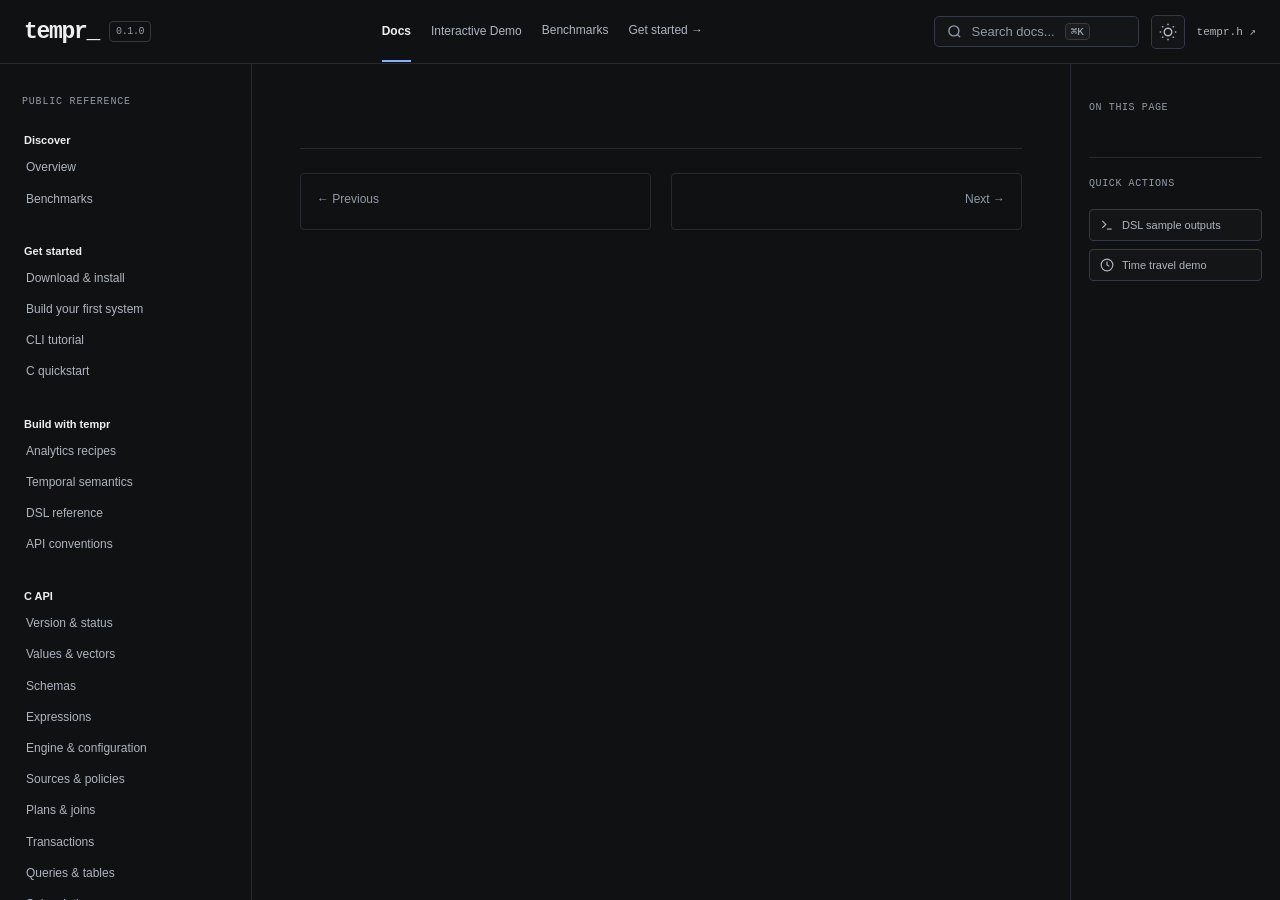
==== index.html @ b8fa91cc "Publish documentation and packages v0.1.0" ====
<!DOCTYPE html>
<html lang="en" data-theme="dark">
<head>
  <meta charset="UTF-8">
  <meta name="viewport" content="width=device-width, initial-scale=1.0">
  <title>tempr — Temporal Incremental Analytics Engine</title>
  <meta name="description" content="Official documentation and interactive guides for tempr: an embedded, zero-dependency temporal incremental computation engine in C11.">
  
  <!-- Offline reference: use platform fonts. -->
  <!-- Styles -->
  <link rel="stylesheet" href="vendor/katex.min.css">
  <link rel="stylesheet" href="index.css">
  <link rel="stylesheet" href="reference.css">
</head>
<body>
  <a class="skip-link" href="#docArticle">Skip to content</a>
  <!-- Top Navigation Header -->
  <header class="top-nav" id="topNav">
    <div class="nav-left">
      <button class="mobile-toggle" id="mobileMenuBtn" aria-controls="sidebar" aria-expanded="false" aria-label="Toggle navigation menu">
        <svg width="20" height="20" viewBox="0 0 24 24" fill="none" stroke="currentColor" stroke-width="2"><path d="M4 6h16M4 12h16M4 18h16"/></svg>
      </button>
      <a href="#doc/00-introduction" class="brand-logo" id="brandLogo">
        <div class="logo-mark">
          <svg viewBox="0 0 32 32" width="24" height="24" fill="none">
            <path d="M6 8 L16 4 L26 8 L26 24 L16 28 L6 24 Z" stroke="url(#logo-grad)" stroke-width="2.5" stroke-linejoin="round"/>
            <path d="M16 4 L16 28" stroke="url(#logo-grad)" stroke-width="1.8" stroke-dasharray="2 3"/>
            <circle cx="16" cy="16" r="4.5" fill="url(#logo-grad)"/>
            <defs>
              <linearGradient id="logo-grad" x1="0%" y1="0%" x2="100%" y2="100%">
                <stop offset="0%" stop-color="#38bdf8"/>
                <stop offset="50%" stop-color="#818cf8"/>
                <stop offset="100%" stop-color="#34d399"/>
              </linearGradient>
            </defs>
          </svg>
        </div>
        <span class="brand-text">tempr</span>
        <span class="version-tag">v0.1.0</span>
      </a>
    </div>

    <!-- Center Navigation Tabs -->
    <nav class="nav-tabs" aria-label="Primary site navigation">
      <button class="nav-tab active" id="tabDocs" data-view="docs">
        Docs
      </button>
      <button class="nav-tab" id="tabExplorer" data-view="explorer">
        Interactive Demo
      </button>
      <a class="nav-tab" href="#doc/08-benchmarks">Benchmarks</a>
      <a class="nav-tab" href="#doc/first-system">Get started →</a>
    </nav>

    <!-- Header Actions -->
    <div class="nav-right">
      <button class="search-trigger" id="searchBtn" aria-label="Search documentation">
        <svg width="15" height="15" viewBox="0 0 24 24" fill="none" stroke="currentColor" stroke-width="2.2"><circle cx="11" cy="11" r="8"/><path d="m21 21-4.35-4.35"/></svg>
        <span class="search-hint">Search docs...</span>
        <kbd class="search-kbd">⌘K</kbd>
      </button>

      <button class="theme-btn" id="themeBtn" aria-label="Toggle theme">
        <svg class="sun-icon" width="18" height="18" viewBox="0 0 24 24" fill="none" stroke="currentColor" stroke-width="2"><circle cx="12" cy="12" r="5"/><line x1="12" y1="1" x2="12" y2="3"/><line x1="12" y1="21" x2="12" y2="23"/><line x1="4.22" y1="4.22" x2="5.64" y2="5.64"/><line x1="18.36" y1="18.36" x2="19.78" y2="19.78"/><line x1="1" y1="12" x2="3" y2="12"/><line x1="21" y1="12" x2="23" y2="12"/><line x1="4.22" y1="19.78" x2="5.64" y2="18.36"/><line x1="18.36" y1="5.64" x2="19.78" y2="4.22"/></svg>
        <svg class="moon-icon" width="18" height="18" viewBox="0 0 24 24" fill="none" stroke="currentColor" stroke-width="2"><path d="M21 12.79A9 9 0 1 1 11.21 3 7 7 0 0 0 21 12.79z"/></svg>
      </button>

      <a href="#doc/api-engine" class="header-api-link">tempr.h ↗</a>
    </div>
  </header>

  <!-- View 1: Documentation View -->
  <div class="view-container active" id="viewDocs">
    <!-- Left Navigation Sidebar -->
    <aside class="sidebar" id="sidebar">
      <div class="sidebar-header">
        <span class="sidebar-title">PUBLIC REFERENCE</span>
      </div>
      <nav class="sidebar-nav" id="sidebarNav">
        <!-- Injected via app.js -->
      </nav>
      <div class="sidebar-footer">
        <div class="engine-badge">
          <div class="status-indicator"></div>
          <span>Release 0.1.0 · C11 API</span>
        </div>
      </div>
    </aside>

    <!-- Main Content Area -->
    <main class="content-main" id="contentMain">
      <div class="content-wrapper">
        <div class="doc-header" id="docHeader">
          <div class="breadcrumb" id="breadcrumb"></div>
        </div>
        <article class="markdown-body" id="docArticle" tabindex="-1">
          <!-- Rendered markdown content -->
        </article>
        
        <!-- Bottom Pagination -->
        <nav class="doc-pagination" id="docPagination">
          <a href="#" class="page-link prev" id="pagePrev">
            <span class="page-dir">← Previous</span>
            <span class="page-title" id="pagePrevTitle"></span>
          </a>
          <a href="#" class="page-link next" id="pageNext">
            <span class="page-dir">Next →</span>
            <span class="page-title" id="pageNextTitle"></span>
          </a>
        </nav>
      </div>
    </main>

    <!-- Right Sidebar: On This Page Table of Contents -->
    <aside class="toc-sidebar" id="tocSidebar">
      <div class="toc-title">On this page</div>
      <nav class="toc-nav" id="tocNav">
        <!-- Headings auto-extracted -->
      </nav>
      <div class="toc-quicklinks">
        <div class="toc-title">Quick Actions</div>
        <button class="quicklink-btn" id="tocLaunchPlayground">
          <svg width="14" height="14" viewBox="0 0 24 24" fill="none" stroke="currentColor" stroke-width="2"><polyline points="4 17 10 11 4 5"/><line x1="12" y1="19" x2="20" y2="19"/></svg>
          DSL sample outputs
        </button>
        <button class="quicklink-btn" id="tocLaunchExplorer">
          <svg width="14" height="14" viewBox="0 0 24 24" fill="none" stroke="currentColor" stroke-width="2"><circle cx="12" cy="12" r="10"/><polyline points="12 6 12 12 16 14"/></svg>
          Time travel demo
        </button>
      </div>
    </aside>
  </div>

  <!-- View 2: Interactive Time-Travel Explorer -->
  <div class="view-container" id="viewExplorer">
    <div class="explorer-wrapper">
      <div class="explorer-header">
        <div>
          <h2>Time travel demonstration</h2>
          <p class="subtitle">Step through recorded VWAP states to explore corrections and historical queries. This demonstration does not run the native engine.</p>
        </div>
        <div class="explorer-controls">
          <button class="btn btn-secondary" id="btnResetExplorer">Reset to Start</button>
        </div>
      </div>

      <!-- Commit Step Timeline -->
      <div class="commit-stepper">
        <div class="step-card" data-step="0">
          <div class="step-num">C0</div>
          <div class="step-info">
            <div class="step-title">Initial State</div>
            <div class="step-meta">09:00:00 • Ready</div>
          </div>
        </div>
        <div class="step-card active" data-step="1">
          <div class="step-num">C1</div>
          <div class="step-info">
            <div class="step-title">Insert Trade #1</div>
            <div class="step-meta">10:00:00.100 • AAPL 100 @ 200</div>
          </div>
        </div>
        <div class="step-card" data-step="2">
          <div class="step-num">C2</div>
          <div class="step-info">
            <div class="step-title">Insert Trade #2</div>
            <div class="step-meta">10:00:01.100 • AAPL 100 @ 202</div>
          </div>
        </div>
        <div class="step-card" data-step="3">
          <div class="step-num">C3</div>
          <div class="step-info">
            <div class="step-title">Correct Trade #2</div>
            <div class="step-meta">10:05:00 • Rev 1 → Price 204</div>
          </div>
        </div>
        <div class="step-card" data-step="4">
          <div class="step-num">C4</div>
          <div class="step-info">
            <div class="step-title">Delete Trade #1</div>
            <div class="step-meta">10:06:00 • Retract Trade #1</div>
          </div>
        </div>
        <div class="step-card" data-step="5">
          <div class="step-num">C5</div>
          <div class="step-info">
            <div class="step-title">Advance Watermark</div>
            <div class="step-meta">11:10:00 • Seal Window</div>
          </div>
        </div>
      </div>

      <!-- Time Coordinates Display -->
      <div class="time-coordinates-bar">
        <div class="coord-box">
          <span class="coord-label">Evaluation Cursor</span>
          <span class="coord-value" id="valCursor">10:00:00.100</span>
        </div>
        <div class="coord-box">
          <span class="coord-label">Watermark</span>
          <span class="coord-value" id="valWatermark">09:00:00</span>
        </div>
        <div class="coord-box">
          <span class="coord-label">Knowledge Time</span>
          <span class="coord-value" id="valKnowledge">10:00:00.100</span>
        </div>
        <div class="coord-box">
          <span class="coord-label">Window [10:00 - 11:00)</span>
          <span class="status-badge badge-open" id="badgeWindowState">OPEN</span>
        </div>
      </div>

      <!-- Visual State Dashboard -->
      <div class="explorer-grid">
        <!-- Panel 1: Live Trades Version Store -->
        <div class="card explorer-panel">
          <div class="panel-header">
            <h3>Event Version Store (Source: trades)</h3>
            <span class="badge" id="tagEventCount">1 event</span>
          </div>
          <div class="table-container">
            <table class="data-table" id="tableTrades">
              <thead>
                <tr>
                  <th>ID</th>
                  <th>Event Time</th>
                  <th>Rev</th>
                  <th>Sym</th>
                  <th>Price</th>
                  <th>Size</th>
                  <th>Status</th>
                </tr>
              </thead>
              <tbody>
                <!-- Injected via app.js -->
              </tbody>
            </table>
          </div>
        </div>

        <!-- Panel 2: Materialized VWAP View State -->
        <div class="card explorer-panel">
          <div class="panel-header">
            <h3>Materialized View State (view: vwap)</h3>
            <span class="badge" id="tagViewCount">1 group</span>
          </div>
          <div class="table-container">
            <table class="data-table" id="tableVwap">
              <thead>
                <tr>
                  <th>Window</th>
                  <th>Sym</th>
                  <th>Volume</th>
                  <th>Turnover</th>
                  <th>VWAP (Value)</th>
                </tr>
              </thead>
              <tbody>
                <!-- Injected via app.js -->
              </tbody>
            </table>
          </div>
          <div class="delta-box" id="deltaBox">
            <div class="delta-label">Epoch Publication Delta:</div>
            <code class="delta-code" id="deltaCode">+ window=10:00:00 sym=AAPL volume=100 turnover=20000 value=200</code>
          </div>
        </div>
      </div>

      <!-- Panel 3: Interactive Time-Travel Query Box -->
      <div class="card query-panel">
        <div class="panel-header">
          <h3>Bi-Temporal Historical Query Simulator (at T known_at K)</h3>
        </div>
        <div class="query-builder">
          <div class="query-inputs">
            <div class="input-group">
              <label for="queryAtTime">Query Event Time (at T)</label>
              <select id="queryAtTime" class="select-field">
                <option value="10:00:00">10:00:00 (Trade 1)</option>
                <option value="10:00:01" selected>10:00:01 (Trades 1 & 2)</option>
                <option value="10:00:00.500">10:00:00.500 (Prefix Trade 1 only)</option>
                <option value="11:30:00">11:30:00 (Future window)</option>
              </select>
            </div>
            <div class="input-group">
              <label for="queryKnownAt">Knowledge Snapshot (known_at K)</label>
              <select id="queryKnownAt" class="select-field">
                <option value="10:01:00">10:01:00 (After Commit 2: original trades)</option>
                <option value="10:05:30" selected>10:05:30 (After Commit 3: price corrected to 204)</option>
                <option value="10:06:00">10:06:00 (After Commit 4: trade 1 retracted)</option>
                <option value="latest">Latest Accepted Reconstruction (Commit 4)</option>
                <option value="09:00:00">09:00:00 (Before any commit)</option>
              </select>
            </div>
            <button class="btn btn-primary" id="btnRunTimeTravel">Execute Query</button>
          </div>
          <div class="query-result-box" id="queryResultBox">
            <div class="result-header">
              <span class="result-title">Query Result:</span>
              <span class="result-status status-ok" id="queryStatus">OK (Commit @3)</span>
            </div>
            <div class="result-display" id="queryResultContent">
              <!-- Result table or error -->
            </div>
          </div>
        </div>
      </div>
    </div>
  </div>

  <!-- View 3: Interactive Web Playground -->
  <div class="view-container" id="viewPlayground">
    <div class="playground-wrapper">
      <div class="playground-header">
        <div>
          <h2>DSL sample outputs</h2>
          <p class="subtitle">Illustrative, precomputed output for the bundled samples. Run the native CLI to execute scripts; edits here are not evaluated by tempr.</p>
        </div>
        <div class="playground-actions">
          <select id="sampleSelect" class="select-field">
            <option value="worked_example">Sample: §11 Worked Example (VWAP)</option>
            <option value="tca">Recipe: Multi-Stage TCA & Slippage</option>
            <option value="imbalance">Recipe: Order Flow Imbalance (View Zip)</option>
            <option value="variance">Recipe: Real-Time Price Variance</option>
            <option value="microprice">Recipe: Top-of-Book Micro-Price</option>
            <option value="diamond">Sample: Diamond View Arithmetic (B=2A, C=A+B)</option>
            <option value="filtering">Sample: Symbol Filtering & Maybe Nulls</option>
            <option value="sealing">Sample: Window Sealing & Rejections</option>
          </select>

          <button class="btn btn-primary" id="btnRunPlayground">
            <svg width="14" height="14" viewBox="0 0 24 24" fill="currentColor"><polygon points="5 3 19 12 5 21 5 3"/></svg>
            Show sample output
          </button>
          <button class="btn btn-secondary" id="btnClearPlayground">Clear</button>
        </div>
      </div>

      <div class="playground-workspace">
        <div class="editor-pane">
          <div class="pane-header">
            <span>Editor (tempr DSL)</span>
            <span class="editor-hint">Press ⌘+Enter to Run</span>
          </div>
          <textarea id="playgroundCode" class="code-editor" spellcheck="false" placeholder="Enter tempr statements here..."></textarea>
        </div>

        <div class="terminal-pane">
          <div class="pane-header">
            <span>Terminal Output</span>
            <button class="copy-output-btn" id="btnClearOutput">Clear</button>
          </div>
          <pre class="terminal-output" id="playgroundOutput"><span class="term-comment"># Select a bundled sample to see its recorded output. This is not a runtime.</span></pre>
        </div>
      </div>
    </div>
  </div>

  <!-- Search Modal -->
  <div class="modal-overlay" id="searchModal" aria-hidden="true">
    <div class="search-modal">
      <div class="search-input-wrapper">
        <svg width="18" height="18" viewBox="0 0 24 24" fill="none" stroke="currentColor" stroke-width="2"><circle cx="11" cy="11" r="8"/><path d="m21 21-4.35-4.35"/></svg>
        <input type="text" id="modalSearchInput" placeholder="Search documentation, API, concepts..." autocomplete="off">
        <kbd class="esc-kbd">ESC</kbd>
      </div>
      <div class="search-results" id="searchResults">
        <!-- Results injected via app.js -->
      </div>
    </div>
  </div>

  <!-- Toast Notifications -->
  <div class="toast-container" id="toastContainer"></div>

  <!-- Scripts -->
  <script src="vendor/katex.min.js"></script>
  <script src="docs-data.js?v=3"></script>
  <script src="app.js?v=3"></script>
</body>
</html>
---- index.css ----
/* ==========================================================================
   tempr Documentation & Interactive Web Portal Design System
   Modern Dark-Mode First • Zero External CSS Frameworks • High Density
   ========================================================================== */

:root {
  /* Color Palette - Dark Mode (Default) */
  --bg-base: #090c10;
  --bg-surface: #0d1117;
  --bg-surface-elevated: #161b22;
  --bg-surface-hover: #1f242c;
  --bg-surface-active: #282e38;

  --border-subtle: #21262d;
  --border-default: #30363d;
  --border-focused: #58a6ff;

  --text-primary: #e6edf3;
  --text-secondary: #8b949e;
  --text-muted: #6e7681;
  --text-link: #58a6ff;

  --accent-cyan: #38bdf8;
  --accent-indigo: #818cf8;
  --accent-emerald: #34d399;
  --accent-amber: #fbbf24;
  --accent-rose: #f87171;

  --code-bg: #12161f;
  --code-border: #262c38;
  --code-inline-bg: rgba(110, 118, 129, 0.2);

  --shadow-sm: 0 1px 2px rgba(0, 0, 0, 0.4);
  --shadow-md: 0 4px 12px rgba(0, 0, 0, 0.5);
  --shadow-lg: 0 12px 28px rgba(0, 0, 0, 0.65);

  --font-sans: 'Inter', -apple-system, BlinkMacSystemFont, 'Segoe UI', Roboto, sans-serif;
  --font-mono: 'JetBrains Mono', 'Fira Code', ui-monospace, SFMono-Regular, Menlo, monospace;

  --radius-sm: 4px;
  --radius-md: 8px;
  --radius-lg: 12px;
  --radius-pill: 9999px;

  --topbar-height: 60px;
  --sidebar-width: 280px;
  --toc-width: 240px;
  --max-content-width: 880px;

  --transition-fast: 0.15s ease;
  --transition-normal: 0.25s ease;
}

[data-theme="light"] {
  --bg-base: #f6f8fa;
  --bg-surface: #ffffff;
  --bg-surface-elevated: #f3f4f6;
  --bg-surface-hover: #eaeef2;
  --bg-surface-active: #e1e4e8;

  --border-subtle: #e1e4e8;
  --border-default: #d0d7de;
  --border-focused: #0969da;

  --text-primary: #1f2328;
  --text-secondary: #57606a;
  --text-muted: #8c959f;
  --text-link: #0969da;

  --accent-cyan: #0284c7;
  --accent-indigo: #4f46e5;
  --accent-emerald: #059669;
  --accent-amber: #d97706;
  --accent-rose: #dc2626;

  --code-bg: #f6f8fa;
  --code-border: #d0d7de;
  --code-inline-bg: rgba(175, 184, 193, 0.2);

  --shadow-sm: 0 1px 2px rgba(0, 0, 0, 0.05);
  --shadow-md: 0 4px 12px rgba(0, 0, 0, 0.08);
  --shadow-lg: 0 12px 28px rgba(0, 0, 0, 0.12);
}

/* Base Reset */
*, *::before, *::after {
  box-sizing: border-box;
  margin: 0;
  padding: 0;
}

body {
  font-family: var(--font-sans);
  font-size: 15px;
  line-height: 1.6;
  color: var(--text-primary);
  background-color: var(--bg-base);
  -webkit-font-smoothing: antialiased;
  -moz-osx-font-smoothing: grayscale;
  overflow-x: hidden;
}

/* Custom Scrollbars */
::-webkit-scrollbar {
  width: 8px;
  height: 8px;
}
::-webkit-scrollbar-track {
  background: transparent;
}
::-webkit-scrollbar-thumb {
  background: var(--border-default);
  border-radius: var(--radius-pill);
}
::-webkit-scrollbar-thumb:hover {
  background: var(--text-muted);
}

/* --------------------------------------------------------------------------
   Top Navigation
   -------------------------------------------------------------------------- */
.top-nav {
  position: fixed;
  top: 0;
  left: 0;
  right: 0;
  height: var(--topbar-height);
  background: rgba(13, 17, 23, 0.85);
  backdrop-filter: blur(12px);
  -webkit-backdrop-filter: blur(12px);
  border-bottom: 1px solid var(--border-subtle);
  display: flex;
  align-items: center;
  justify-content: space-between;
  padding: 0 24px;
  z-index: 100;
}

[data-theme="light"] .top-nav {
  background: rgba(255, 255, 255, 0.88);
}

.nav-left {
  display: flex;
  align-items: center;
  gap: 16px;
}

.mobile-toggle {
  display: none;
  background: none;
  border: none;
  color: var(--text-secondary);
  cursor: pointer;
  padding: 6px;
  border-radius: var(--radius-sm);
}

.brand-logo {
  display: flex;
  align-items: center;
  gap: 10px;
  text-decoration: none;
  color: var(--text-primary);
  font-weight: 700;
  font-size: 18px;
  letter-spacing: -0.02em;
}

.logo-mark {
  display: flex;
  align-items: center;
  justify-content: center;
}

.brand-text {
  font-family: var(--font-sans);
  background: linear-gradient(135deg, var(--accent-cyan), var(--accent-indigo));
  -webkit-background-clip: text;
  -webkit-text-fill-color: transparent;
}

.version-tag {
  font-family: var(--font-mono);
  font-size: 11px;
  font-weight: 600;
  padding: 2px 7px;
  border-radius: var(--radius-pill);
  background: var(--bg-surface-elevated);
  border: 1px solid var(--border-default);
  color: var(--accent-emerald);
}

.nav-tabs {
  display: flex;
  align-items: center;
  gap: 6px;
  background: var(--bg-surface);
  border: 1px solid var(--border-subtle);
  padding: 4px;
  border-radius: var(--radius-md);
}

.nav-tab {
  display: flex;
  align-items: center;
  gap: 8px;
  padding: 6px 14px;
  border: none;
  background: none;
  color: var(--text-secondary);
  font-size: 13px;
  font-weight: 500;
  border-radius: var(--radius-sm);
  cursor: pointer;
  transition: all var(--transition-fast);
}

.nav-tab:hover {
  color: var(--text-primary);
  background: var(--bg-surface-hover);
}

.nav-tab.active {
  color: var(--text-primary);
  background: var(--bg-surface-elevated);
  font-weight: 600;
  box-shadow: var(--shadow-sm);
}

.nav-right {
  display: flex;
  align-items: center;
  gap: 12px;
}

.search-trigger {
  display: flex;
  align-items: center;
  gap: 10px;
  background: var(--bg-surface);
  border: 1px solid var(--border-default);
  color: var(--text-muted);
  padding: 6px 12px;
  border-radius: var(--radius-md);
  font-size: 13px;
  cursor: pointer;
  transition: border-color var(--transition-fast);
}

.search-trigger:hover {
  border-color: var(--border-focused);
  color: var(--text-secondary);
}

.search-kbd {
  font-family: var(--font-mono);
  font-size: 11px;
  background: var(--bg-surface-elevated);
  border: 1px solid var(--border-default);
  padding: 1px 5px;
  border-radius: 4px;
  color: var(--text-secondary);
}

.theme-btn, .icon-btn {
  display: flex;
  align-items: center;
  justify-content: center;
  width: 34px;
  height: 34px;
  border-radius: var(--radius-md);
  background: var(--bg-surface);
  border: 1px solid var(--border-default);
  color: var(--text-secondary);
  cursor: pointer;
  transition: all var(--transition-fast);
}

.theme-btn:hover, .icon-btn:hover {
  color: var(--text-primary);
  border-color: var(--text-muted);
  background: var(--bg-surface-hover);
}

[data-theme="dark"] .sun-icon { display: block; }
[data-theme="dark"] .moon-icon { display: none; }
[data-theme="light"] .sun-icon { display: none; }
[data-theme="light"] .moon-icon { display: block; }

/* --------------------------------------------------------------------------
   View Container Management
   -------------------------------------------------------------------------- */
.view-container {
  display: none;
  min-height: calc(100vh - var(--topbar-height));
  margin-top: var(--topbar-height);
}

.view-container.active {
  display: flex;
}

/* --------------------------------------------------------------------------
   View 1: Documentation View Layout
   -------------------------------------------------------------------------- */
#viewDocs {
  display: none;
}
#viewDocs.active {
  display: flex;
}

.sidebar {
  width: var(--sidebar-width);
  height: calc(100vh - var(--topbar-height));
  position: sticky;
  top: var(--topbar-height);
  background: var(--bg-surface);
  border-right: 1px solid var(--border-subtle);
  overflow-y: auto;
  display: flex;
  flex-direction: column;
  flex-shrink: 0;
}

.sidebar-header {
  padding: 18px 20px 12px;
  border-bottom: 1px solid var(--border-subtle);
}

.sidebar-title {
  font-size: 11px;
  text-transform: uppercase;
  letter-spacing: 0.08em;
  font-weight: 700;
  color: var(--text-muted);
}

.sidebar-nav {
  padding: 16px 12px;
  flex: 1;
}

.nav-group {
  margin-bottom: 20px;
}

.group-title {
  font-size: 12px;
  font-weight: 600;
  color: var(--text-secondary);
  padding: 6px 10px;
  text-transform: uppercase;
  letter-spacing: 0.04em;
  display: flex;
  align-items: center;
  justify-content: space-between;
}

.nav-link {
  display: flex;
  align-items: center;
  justify-content: space-between;
  padding: 8px 12px;
  border-radius: var(--radius-sm);
  color: var(--text-secondary);
  text-decoration: none;
  font-size: 13.5px;
  font-weight: 400;
  transition: all var(--transition-fast);
  margin-bottom: 2px;
}

.nav-link:hover {
  color: var(--text-primary);
  background: var(--bg-surface-hover);
}

.nav-link.active {
  color: var(--accent-cyan);
  background: rgba(56, 189, 248, 0.1);
  font-weight: 600;
}

.sidebar-footer {
  padding: 14px 16px;
  border-top: 1px solid var(--border-subtle);
  background: var(--bg-surface-elevated);
}

.engine-badge {
  display: flex;
  align-items: center;
  gap: 8px;
  font-size: 11px;
  color: var(--text-muted);
  font-family: var(--font-mono);
}

.status-indicator {
  width: 7px;
  height: 7px;
  border-radius: 50%;
  background: var(--accent-emerald);
  box-shadow: 0 0 8px var(--accent-emerald);
}

/* Main Content Area */
.content-main {
  flex: 1;
  padding: 40px 48px 80px;
  max-width: calc(100vw - var(--sidebar-width) - var(--toc-width));
  overflow-y: auto;
}

.content-wrapper {
  max-width: var(--max-content-width);
  margin: 0 auto;
}

.doc-header {
  margin-bottom: 24px;
}

.breadcrumb {
  font-size: 13px;
  color: var(--text-muted);
  display: flex;
  align-items: center;
  gap: 8px;
}

.breadcrumb-sep {
  opacity: 0.4;
}

/* Markdown Typography */
.markdown-body {
  color: var(--text-primary);
  line-height: 1.7;
}

.markdown-body h1 {
  font-size: 32px;
  font-weight: 800;
  letter-spacing: -0.03em;
  margin-bottom: 20px;
  padding-bottom: 12px;
  border-bottom: 1px solid var(--border-subtle);
  color: var(--text-primary);
}

.markdown-body h2 {
  font-size: 22px;
  font-weight: 700;
  letter-spacing: -0.02em;
  margin: 36px 0 16px;
  padding-bottom: 8px;
  border-bottom: 1px solid var(--border-subtle);
  color: var(--text-primary);
}

.markdown-body h3 {
  font-size: 17px;
  font-weight: 600;
  margin: 24px 0 12px;
  color: var(--text-primary);
}

.markdown-body p {
  margin-bottom: 16px;
  color: var(--text-primary);
}

.markdown-body ul, .markdown-body ol {
  margin-bottom: 18px;
  padding-left: 24px;
}

.markdown-body li {
  margin-bottom: 6px;
}

.markdown-body hr {
  height: 1px;
  background: var(--border-subtle);
  border: none;
  margin: 32px 0;
}

.markdown-body strong {
  font-weight: 600;
  color: var(--text-primary);
}

.markdown-body a {
  color: var(--text-link);
  text-decoration: none;
}

.markdown-body a:hover {
  text-decoration: underline;
}

/* Callouts / Alerts */
.callout {
  padding: 14px 18px;
  border-radius: var(--radius-md);
  margin: 20px 0;
  border-left: 4px solid var(--accent-cyan);
  background: rgba(56, 189, 248, 0.08);
}

.callout-title {
  font-weight: 600;
  font-size: 13px;
  text-transform: uppercase;
  letter-spacing: 0.05em;
  margin-bottom: 6px;
  color: var(--accent-cyan);
}

.callout.callout-tip {
  border-left-color: var(--accent-emerald);
  background: rgba(52, 211, 153, 0.08);
}
.callout.callout-tip .callout-title { color: var(--accent-emerald); }

.callout.callout-warning {
  border-left-color: var(--accent-amber);
  background: rgba(251, 191, 36, 0.08);
}
.callout.callout-warning .callout-title { color: var(--accent-amber); }

.callout.callout-important {
  border-left-color: var(--accent-rose);
  background: rgba(248, 113, 113, 0.08);
}
.callout.callout-important .callout-title { color: var(--accent-rose); }

/* Data Tables */
.markdown-body table {
  width: 100%;
  border-collapse: collapse;
  margin: 24px 0;
  font-size: 14px;
  background: var(--bg-surface);
  border-radius: var(--radius-md);
  overflow: hidden;
  border: 1px solid var(--border-subtle);
}

.markdown-body th {
  background: var(--bg-surface-elevated);
  font-weight: 600;
  text-align: left;
  padding: 10px 14px;
  border-bottom: 1px solid var(--border-default);
  color: var(--text-secondary);
}

.markdown-body td {
  padding: 10px 14px;
  border-bottom: 1px solid var(--border-subtle);
  color: var(--text-primary);
}

.markdown-body tr:last-child td {
  border-bottom: none;
}

.markdown-body tr:hover td {
  background: var(--bg-surface-hover);
}

/* Winning / fastest benchmark metrics */
.markdown-body td:not(:first-child) strong,
.data-table td:not(:first-child) strong {
  color: var(--accent-emerald);
  font-weight: 700;
}

/* Inline Code */
.markdown-body code:not([class*="language-"]) {
  font-family: var(--font-mono);
  font-size: 13px;
  background: var(--code-inline-bg);
  padding: 2px 6px;
  border-radius: var(--radius-sm);
  color: var(--accent-cyan);
}

/* KaTeX and Mathematical Typography */
.katex {
  font-size: 1.08em;
  color: var(--text-primary);
}

.katex-display-wrapper {
  margin: 22px 0;
  padding: 16px 20px;
  background: var(--bg-surface);
  border: 1px solid var(--border-subtle);
  border-radius: var(--radius-md);
  overflow-x: auto;
  overflow-y: hidden;
  text-align: center;
}

.katex-display-wrapper .katex-display {
  margin: 0;
}

.math-fallback {
  font-family: var(--font-mono);
  color: var(--accent-cyan);
  background: rgba(56, 189, 248, 0.08);
  padding: 2px 6px;
  border-radius: var(--radius-sm);
}

.katex-display-fallback {
  margin: 20px 0;
  padding: 14px;
  text-align: center;
  background: var(--bg-surface);
  border: 1px solid var(--border-subtle);
  border-radius: var(--radius-md);
}

li > .code-block-wrapper {
  margin: 10px 0 14px 0;
}

/* Code Blocks */
.code-block-wrapper {
  position: relative;
  margin: 20px 0;
  border-radius: var(--radius-md);
  background: var(--code-bg);
  border: 1px solid var(--code-border);
  overflow: hidden;
}

.code-header {
  display: flex;
  align-items: center;
  justify-content: space-between;
  padding: 8px 14px;
  background: var(--bg-surface-elevated);
  border-bottom: 1px solid var(--code-border);
  font-size: 12px;
  font-family: var(--font-mono);
  color: var(--text-muted);
}

.copy-btn {
  background: none;
  border: 1px solid var(--border-default);
  color: var(--text-secondary);
  font-size: 11px;
  padding: 3px 8px;
  border-radius: var(--radius-sm);
  cursor: pointer;
  transition: all var(--transition-fast);
}

.copy-btn:hover {
  color: var(--text-primary);
  border-color: var(--text-muted);
  background: var(--bg-surface-hover);
}

pre.code-content {
  padding: 16px;
  overflow-x: auto;
  font-family: var(--font-mono);
  font-size: 13.5px;
  line-height: 1.55;
  color: var(--text-primary);
}

/* Right TOC Sidebar */
.toc-sidebar {
  width: var(--toc-width);
  height: calc(100vh - var(--topbar-height));
  position: sticky;
  top: var(--topbar-height);
  padding: 30px 16px;
  border-left: 1px solid var(--border-subtle);
  overflow-y: auto;
  flex-shrink: 0;
}

.toc-title {
  font-size: 12px;
  text-transform: uppercase;
  letter-spacing: 0.06em;
  font-weight: 700;
  color: var(--text-muted);
  margin-bottom: 12px;
}

.toc-nav {
  display: flex;
  flex-direction: column;
  gap: 6px;
}

.toc-link {
  font-size: 13px;
  color: var(--text-secondary);
  text-decoration: none;
  padding: 4px 8px;
  border-radius: var(--radius-sm);
  border-left: 2px solid transparent;
  transition: all var(--transition-fast);
}

.toc-link:hover {
  color: var(--text-primary);
}

.toc-link.active {
  color: var(--accent-cyan);
  border-left-color: var(--accent-cyan);
  font-weight: 500;
  background: rgba(56, 189, 248, 0.05);
}

.toc-quicklinks {
  margin-top: 32px;
  padding-top: 20px;
  border-top: 1px solid var(--border-subtle);
  display: flex;
  flex-direction: column;
  gap: 8px;
}

.quicklink-btn {
  display: flex;
  align-items: center;
  gap: 8px;
  width: 100%;
  padding: 8px 10px;
  background: var(--bg-surface);
  border: 1px solid var(--border-default);
  color: var(--text-secondary);
  border-radius: var(--radius-sm);
  font-size: 12px;
  font-weight: 500;
  cursor: pointer;
  text-align: left;
  transition: all var(--transition-fast);
}

.quicklink-btn:hover {
  background: var(--bg-surface-hover);
  color: var(--text-primary);
  border-color: var(--border-focused);
}

/* Pagination */
.doc-pagination {
  margin-top: 48px;
  padding-top: 24px;
  border-top: 1px solid var(--border-subtle);
  display: flex;
  justify-content: space-between;
  gap: 20px;
}

.page-link {
  flex: 1;
  display: flex;
  flex-direction: column;
  padding: 16px;
  background: var(--bg-surface);
  border: 1px solid var(--border-subtle);
  border-radius: var(--radius-md);
  text-decoration: none;
  transition: all var(--transition-fast);
}

.page-link:hover {
  border-color: var(--border-focused);
  background: var(--bg-surface-elevated);
}

.page-link.next {
  text-align: right;
}

.page-dir {
  font-size: 12px;
  color: var(--text-muted);
  font-weight: 500;
  margin-bottom: 4px;
}

.page-title {
  font-size: 15px;
  font-weight: 600;
  color: var(--text-primary);
}

/* --------------------------------------------------------------------------
   View 2: Interactive Time-Travel Explorer Layout
   -------------------------------------------------------------------------- */
#viewExplorer {
  padding: 32px 40px 80px;
  width: 100%;
  background: var(--bg-base);
}

.explorer-wrapper {
  max-width: 1200px;
  margin: 0 auto;
  display: flex;
  flex-direction: column;
  gap: 24px;
}

.explorer-header {
  display: flex;
  align-items: flex-start;
  justify-content: space-between;
  border-bottom: 1px solid var(--border-subtle);
  padding-bottom: 20px;
}

.explorer-header h2 {
  font-size: 26px;
  font-weight: 800;
  letter-spacing: -0.02em;
  color: var(--text-primary);
  margin-bottom: 6px;
}

.subtitle {
  color: var(--text-secondary);
  font-size: 14px;
}

/* Commit Stepper */
.commit-stepper {
  display: grid;
  grid-template-columns: repeat(6, 1fr);
  gap: 12px;
}

.step-card {
  background: var(--bg-surface);
  border: 1px solid var(--border-subtle);
  border-radius: var(--radius-md);
  padding: 12px;
  cursor: pointer;
  transition: all var(--transition-fast);
  display: flex;
  flex-direction: column;
  gap: 8px;
}

.step-card:hover {
  border-color: var(--border-default);
  background: var(--bg-surface-hover);
}

.step-card.active {
  border-color: var(--accent-cyan);
  background: rgba(56, 189, 248, 0.08);
  box-shadow: 0 0 12px rgba(56, 189, 248, 0.2);
}

.step-num {
  font-family: var(--font-mono);
  font-size: 11px;
  font-weight: 700;
  color: var(--accent-cyan);
}

.step-title {
  font-size: 13px;
  font-weight: 600;
  color: var(--text-primary);
  line-height: 1.3;
}

.step-meta {
  font-size: 11px;
  color: var(--text-muted);
  font-family: var(--font-mono);
}

/* Time Coordinates Bar */
.time-coordinates-bar {
  display: grid;
  grid-template-columns: repeat(4, 1fr);
  gap: 16px;
  background: var(--bg-surface);
  border: 1px solid var(--border-subtle);
  border-radius: var(--radius-md);
  padding: 14px 20px;
}

.coord-box {
  display: flex;
  flex-direction: column;
  gap: 4px;
}

.coord-label {
  font-size: 11px;
  text-transform: uppercase;
  letter-spacing: 0.05em;
  color: var(--text-muted);
  font-weight: 600;
}

.coord-value {
  font-family: var(--font-mono);
  font-size: 14px;
  font-weight: 600;
  color: var(--text-primary);
}

.status-badge {
  display: inline-block;
  font-family: var(--font-mono);
  font-size: 11px;
  font-weight: 700;
  padding: 2px 8px;
  border-radius: var(--radius-pill);
  width: fit-content;
}

.badge-open {
  background: rgba(52, 211, 153, 0.15);
  color: var(--accent-emerald);
  border: 1px solid var(--accent-emerald);
}

.badge-sealed {
  background: rgba(248, 113, 113, 0.15);
  color: var(--accent-rose);
  border: 1px solid var(--accent-rose);
}

/* Explorer Grid */
.explorer-grid {
  display: grid;
  grid-template-columns: 1fr 1fr;
  gap: 20px;
}

.card {
  background: var(--bg-surface);
  border: 1px solid var(--border-subtle);
  border-radius: var(--radius-lg);
  padding: 20px;
}

.panel-header {
  display: flex;
  align-items: center;
  justify-content: space-between;
  margin-bottom: 16px;
}

.panel-header h3 {
  font-size: 15px;
  font-weight: 600;
  color: var(--text-primary);
}

.badge {
  font-family: var(--font-mono);
  font-size: 11px;
  background: var(--bg-surface-elevated);
  padding: 2px 8px;
  border-radius: var(--radius-pill);
  color: var(--text-secondary);
}

.table-container {
  overflow-x: auto;
  border: 1px solid var(--border-subtle);
  border-radius: var(--radius-md);
  margin-bottom: 14px;
}

.data-table {
  width: 100%;
  border-collapse: collapse;
  font-size: 13px;
  font-family: var(--font-mono);
}

.data-table th {
  background: var(--bg-surface-elevated);
  padding: 8px 12px;
  text-align: left;
  color: var(--text-secondary);
  border-bottom: 1px solid var(--border-default);
  font-weight: 600;
}

.data-table td {
  padding: 8px 12px;
  border-bottom: 1px solid var(--border-subtle);
  color: var(--text-primary);
}

.data-table tr.row-retracted {
  opacity: 0.45;
  text-decoration: line-through;
}

.data-table tr.row-active {
  background: rgba(56, 189, 248, 0.05);
}

.delta-box {
  background: var(--bg-surface-elevated);
  border: 1px solid var(--border-subtle);
  border-radius: var(--radius-md);
  padding: 10px 14px;
}

.delta-label {
  font-size: 11px;
  text-transform: uppercase;
  color: var(--text-muted);
  font-weight: 600;
  margin-bottom: 4px;
}

.delta-code {
  font-family: var(--font-mono);
  font-size: 12.5px;
  color: var(--accent-emerald);
}

/* Query Panel */
.query-panel {
  margin-top: 8px;
}

.query-builder {
  display: flex;
  flex-direction: column;
  gap: 16px;
}

.query-inputs {
  display: flex;
  align-items: flex-end;
  gap: 16px;
  flex-wrap: wrap;
}

.input-group {
  display: flex;
  flex-direction: column;
  gap: 6px;
  flex: 1;
  min-width: 200px;
}

.input-group label {
  font-size: 12px;
  font-weight: 600;
  color: var(--text-secondary);
}

.select-field {
  background: var(--bg-surface-elevated);
  border: 1px solid var(--border-default);
  color: var(--text-primary);
  padding: 8px 12px;
  border-radius: var(--radius-sm);
  font-size: 13px;
  font-family: var(--font-sans);
  cursor: pointer;
  outline: none;
}

.select-field:focus {
  border-color: var(--border-focused);
}

.query-result-box {
  background: var(--bg-surface-elevated);
  border: 1px solid var(--border-subtle);
  border-radius: var(--radius-md);
  padding: 16px;
}

.result-header {
  display: flex;
  align-items: center;
  justify-content: space-between;
  margin-bottom: 12px;
}

.result-title {
  font-size: 12px;
  font-weight: 600;
  text-transform: uppercase;
  letter-spacing: 0.05em;
  color: var(--text-muted);
}

.result-status {
  font-family: var(--font-mono);
  font-size: 11px;
  font-weight: 700;
  padding: 2px 8px;
  border-radius: var(--radius-pill);
}

.status-ok {
  background: rgba(52, 211, 153, 0.15);
  color: var(--accent-emerald);
}

.status-error {
  background: rgba(248, 113, 113, 0.15);
  color: var(--accent-rose);
}

.btn {
  display: inline-flex;
  align-items: center;
  gap: 8px;
  padding: 8px 16px;
  border-radius: var(--radius-sm);
  font-size: 13px;
  font-weight: 600;
  cursor: pointer;
  transition: all var(--transition-fast);
  border: none;
}

.btn-primary {
  background: var(--accent-cyan);
  color: #000000;
}

.btn-primary:hover {
  background: #7dd3fc;
}

.btn-secondary {
  background: var(--bg-surface-elevated);
  border: 1px solid var(--border-default);
  color: var(--text-primary);
}

.btn-secondary:hover {
  background: var(--bg-surface-hover);
}

/* --------------------------------------------------------------------------
   View 3: Interactive Web Playground
   -------------------------------------------------------------------------- */
#viewPlayground {
  padding: 24px 32px 60px;
  width: 100%;
}

.playground-wrapper {
  max-width: 1400px;
  margin: 0 auto;
  display: flex;
  flex-direction: column;
  gap: 16px;
  height: calc(100vh - var(--topbar-height) - 40px);
}

.playground-header {
  display: flex;
  align-items: center;
  justify-content: space-between;
}

.playground-actions {
  display: flex;
  align-items: center;
  gap: 12px;
}

.playground-workspace {
  display: grid;
  grid-template-columns: 1fr 1fr;
  gap: 16px;
  flex: 1;
  min-height: 0;
}

.editor-pane, .terminal-pane {
  display: flex;
  flex-direction: column;
  background: var(--bg-surface);
  border: 1px solid var(--border-subtle);
  border-radius: var(--radius-lg);
  overflow: hidden;
}

.pane-header {
  display: flex;
  align-items: center;
  justify-content: space-between;
  padding: 10px 16px;
  background: var(--bg-surface-elevated);
  border-bottom: 1px solid var(--border-subtle);
  font-size: 12px;
  font-weight: 600;
  color: var(--text-secondary);
}

.editor-hint {
  font-size: 11px;
  color: var(--text-muted);
  font-family: var(--font-mono);
}

.copy-output-btn {
  background: none;
  border: none;
  color: var(--text-muted);
  font-size: 11px;
  cursor: pointer;
}

.copy-output-btn:hover {
  color: var(--text-primary);
}

.code-editor {
  flex: 1;
  width: 100%;
  background: var(--code-bg);
  color: var(--text-primary);
  font-family: var(--font-mono);
  font-size: 13.5px;
  line-height: 1.6;
  padding: 16px;
  border: none;
  resize: none;
  outline: none;
}

.terminal-output {
  flex: 1;
  padding: 16px;
  background: #090c10;
  color: #c9d1d9;
  font-family: var(--font-mono);
  font-size: 13px;
  line-height: 1.55;
  overflow-y: auto;
  white-space: pre-wrap;
  word-break: break-all;
}

.term-comment { color: #8b949e; }
.term-commit { color: #38bdf8; font-weight: 600; }
.term-plus { color: #34d399; }
.term-tilde { color: #fbbf24; }
.term-minus { color: #f87171; }
.term-error { color: #f87171; font-weight: 700; }
.term-header { color: #818cf8; text-decoration: underline; }

/* --------------------------------------------------------------------------
   Search Modal
   -------------------------------------------------------------------------- */
.modal-overlay {
  display: none;
  position: fixed;
  inset: 0;
  background: rgba(0, 0, 0, 0.7);
  backdrop-filter: blur(8px);
  -webkit-backdrop-filter: blur(8px);
  z-index: 1000;
  align-items: flex-start;
  justify-content: center;
  padding-top: 100px;
}

.modal-overlay.open {
  display: flex;
}

.search-modal {
  width: 600px;
  max-width: 90vw;
  background: var(--bg-surface);
  border: 1px solid var(--border-default);
  border-radius: var(--radius-lg);
  box-shadow: var(--shadow-lg);
  overflow: hidden;
  animation: modalSlide 0.15s ease;
}

@keyframes modalSlide {
  from { opacity: 0; transform: translateY(-10px); }
  to { opacity: 1; transform: translateY(0); }
}

.search-input-wrapper {
  display: flex;
  align-items: center;
  gap: 12px;
  padding: 14px 18px;
  border-bottom: 1px solid var(--border-subtle);
}

.search-input-wrapper input {
  flex: 1;
  background: none;
  border: none;
  font-size: 15px;
  color: var(--text-primary);
  outline: none;
  font-family: var(--font-sans);
}

.esc-kbd {
  font-family: var(--font-mono);
  font-size: 11px;
  background: var(--bg-surface-elevated);
  border: 1px solid var(--border-default);
  padding: 2px 6px;
  border-radius: 4px;
  color: var(--text-muted);
}

.search-results {
  max-height: 380px;
  overflow-y: auto;
  padding: 8px;
}

.search-item {
  display: flex;
  flex-direction: column;
  padding: 10px 14px;
  border-radius: var(--radius-sm);
  text-decoration: none;
  cursor: pointer;
  transition: background var(--transition-fast);
}

.search-item:hover, .search-item.selected {
  background: var(--bg-surface-hover);
}

.search-item-title {
  font-size: 14px;
  font-weight: 600;
  color: var(--text-primary);
}

.search-item-snippet {
  font-size: 12px;
  color: var(--text-muted);
  margin-top: 2px;
  white-space: nowrap;
  overflow: hidden;
  text-overflow: ellipsis;
}

.search-empty {
  padding: 24px;
  text-align: center;
  color: var(--text-muted);
  font-size: 13px;
}

/* --------------------------------------------------------------------------
   Toast Notifications
   -------------------------------------------------------------------------- */
.toast-container {
  position: fixed;
  bottom: 24px;
  right: 24px;
  display: flex;
  flex-direction: column;
  gap: 8px;
  z-index: 2000;
}

.toast {
  background: var(--bg-surface-elevated);
  border: 1px solid var(--border-default);
  color: var(--text-primary);
  padding: 10px 16px;
  border-radius: var(--radius-md);
  font-size: 13px;
  box-shadow: var(--shadow-md);
  display: flex;
  align-items: center;
  gap: 10px;
  animation: toastFade 0.2s ease;
}

@keyframes toastFade {
  from { opacity: 0; transform: translateY(8px); }
  to { opacity: 1; transform: translateY(0); }
}

/* --------------------------------------------------------------------------
   Responsive Design
   -------------------------------------------------------------------------- */
@media (max-width: 1080px) {
  .toc-sidebar {
    display: none;
  }
  .content-main {
    max-width: calc(100vw - var(--sidebar-width));
  }
}

@media (max-width: 768px) {
  .mobile-toggle {
    display: block;
  }
  .nav-tabs {
    display: none;
  }
  .sidebar {
    position: fixed;
    top: var(--topbar-height);
    left: -100%;
    z-index: 90;
    transition: left var(--transition-normal);
  }
  .sidebar.open {
    left: 0;
  }
  .content-main {
    max-width: 100vw;
    padding: 24px 20px;
  }
  .commit-stepper {
    grid-template-columns: repeat(3, 1fr);
  }
  .time-coordinates-bar {
    grid-template-columns: 1fr 1fr;
  }
  .explorer-grid {
    grid-template-columns: 1fr;
  }
  .playground-workspace {
    grid-template-columns: 1fr;
  }
}
---- reference.css ----
/* Public API reference: restrained chrome, readable code, explicit hierarchy. */
:root {
  --bg-base: #101113; --bg-surface: #131517; --bg-surface-elevated: #1a1c20;
  --bg-surface-hover: #202329; --border-subtle: #272a30; --border-default: #353943;
  --text-primary: #edeff2; --text-secondary: #afb5be; --text-muted: #929ba7;
  --text-link: #89afff; --accent-cyan: #89afff; --accent-indigo: #b0baff;
  --code-bg: #15171b; --code-border: #30343c;
  --font-sans: -apple-system, BlinkMacSystemFont, 'Segoe UI', sans-serif;
  --font-mono: 'SFMono-Regular', Consolas, 'Liberation Mono', monospace;
  --topbar-height: 64px; --sidebar-width: 252px; --toc-width: 210px;
  --max-content-width: 820px; --radius-md: 5px; --radius-lg: 6px;
}
[data-theme='light'] {
  --bg-base: #ffffff; --bg-surface: #f8f9fb; --bg-surface-elevated: #f0f2f6;
  --bg-surface-hover: #e9edf4; --border-subtle: #e2e5eb; --border-default: #cbd1dc;
  --text-primary: #19212d; --text-secondary: #4c596c; --text-muted: #616d80;
  --text-link: #2958b8; --accent-cyan: #2958b8; --accent-indigo: #5d4f9e;
  --code-bg: #f7f8fb; --code-border: #dbe0e9;
}
body { font-size: 14px; }
.top-nav { background: var(--bg-base); backdrop-filter: none; padding: 0 24px; box-shadow: none; }
.brand-logo { gap: 10px; }
.logo-mark { display: none; }
.brand-text { font: 650 23px var(--font-mono); letter-spacing: -1.3px; background: none; -webkit-text-fill-color: var(--text-primary); }
.brand-text::after { content: '_'; color: var(--accent-cyan); }
.version-tag { border: 1px solid var(--border-default); background: none; color: var(--text-muted); border-radius: 4px; font: 10px var(--font-mono); padding: 4px 6px; }
.nav-tabs { background: none; border: 0; padding: 0; gap: 20px; }
.nav-tab { font-size: 12px; padding: 22px 0; border-radius: 0; border-bottom: 2px solid transparent; }
.nav-tab svg { display: none; }
.nav-tab.active { background: none; color: var(--text-primary); box-shadow: none; border-bottom-color: var(--accent-cyan); }
.search-trigger { min-width: 205px; border-radius: 5px; background: var(--bg-surface); }
.header-api-link { font: 11px var(--font-mono); color: var(--text-secondary); text-decoration: none; }
.sidebar { background: var(--bg-base); }
.sidebar-header { padding: 24px 22px 12px; border-bottom: none; }
.sidebar-title { color: var(--text-muted); font: 10px var(--font-mono); letter-spacing: .08em; }
.sidebar-nav { padding: 0 14px 24px; }
.nav-group { margin-bottom: 18px; }
.group-title { font: 600 11px var(--font-sans); text-transform: none; letter-spacing: 0; color: var(--text-primary); padding: 12px 10px 6px; }
.nav-link { padding: 6px 10px; font-size: 12px; border-left: 2px solid transparent; border-radius: 0 4px 4px 0; margin-bottom: 0; }
.nav-link.active { border-left-color: var(--accent-cyan); background: color-mix(in srgb, var(--accent-cyan) 9%, transparent); color: var(--accent-cyan); font-weight: 500; }
.sidebar-footer { background: var(--bg-base); }
.engine-badge { font-size: 10px; color: var(--text-secondary); }
.status-indicator { background: var(--accent-amber); box-shadow: none; width: 5px; height: 5px; }
.content-main { padding: 36px 48px 80px; min-width: 0; overflow: visible; }
.doc-header { margin-bottom: 28px; }
.breadcrumb { font: 10px var(--font-mono); flex-wrap: wrap; }
.markdown-body { font-size: 14px; line-height: 1.75; }
.markdown-body h1 { font-size: 34px; letter-spacing: -1.2px; font-weight: 600; line-height: 1.2; margin-bottom: 18px; background: none; -webkit-text-fill-color: var(--text-primary); }
.markdown-body h2 { font-size: 20px; font-weight: 550; letter-spacing: -.4px; margin-top: 38px; padding-bottom: 10px; }
.markdown-body h3 { font-size: 16px; }
.markdown-body p { color: var(--text-secondary); margin-bottom: 16px; }
.markdown-body h1 + p { font-size: 16px; line-height: 1.65; max-width: 660px; }
.markdown-body h1, .markdown-body h2, .markdown-body h3 { scroll-margin-top: 88px; }
.markdown-body a { color: var(--text-link); }
.markdown-body table { font-size: 12px; border-radius: 4px; }
.markdown-body th { text-transform: none; letter-spacing: 0; color: var(--text-primary); font-weight: 550; padding: 11px 14px; background: var(--bg-surface); }
.markdown-body td { padding: 11px 14px; color: var(--text-secondary); }
.markdown-body code:not([class*='language-']) { font-size: .86em; color: var(--text-primary); border-radius: 3px; }
.code-block-wrapper { box-shadow: none; border-radius: 5px; margin: 20px 0; }
.code-header { background: var(--bg-surface); border-bottom: 1px solid var(--border-subtle); font: 10px var(--font-mono); }
pre { line-height: 1.65; }
pre code { font: 12px/1.7 var(--font-mono); }
.toc-sidebar { padding: 38px 18px; }
.toc-title { font: 10px var(--font-mono); color: var(--text-muted); }
.toc-link { font-size: 11px; line-height: 1.5; padding: 5px 0 5px 12px; }
.toc-quicklinks { margin-top: 32px; }
.quicklink-btn { font-size: 11px; }
.doc-pagination { border-top: 1px solid var(--border-subtle); padding-top: 24px; }
.page-link { background: none; border-radius: 4px; }
.page-title { font-size: 12px; }
.reference-meta { display: flex; flex-wrap: wrap; gap: 8px 16px; margin: 24px 0; font: 10px var(--font-mono); color: var(--text-muted); }
.preview-label { color: var(--accent-amber); }
.start-grid { display: grid; grid-template-columns: 1fr 1fr; gap: 14px; margin: 28px 0 36px; }
.start-grid a { display: flex; flex-direction: column; gap: 10px; padding: 22px; border: 1px solid var(--border-default); border-radius: 5px; background: var(--bg-surface); text-decoration: none; }
.start-grid a:hover { border-color: var(--accent-cyan); text-decoration: none; }
.start-grid .card-number { font: 10px var(--font-mono); color: var(--text-muted); }
.start-grid strong { font-size: 17px; font-weight: 550; color: var(--text-primary); }
.start-grid span { font-size: 12px; line-height: 1.7; color: var(--text-secondary); }
.start-grid b { font-size: 11px; font-weight: 500; margin-top: 10px; }
.symbol-list { display: flex; flex-wrap: wrap; gap: 6px; margin: 18px 0 26px; }
.symbol-list a { font: 11px var(--font-mono); border: 1px solid var(--border-default); padding: 5px 7px; border-radius: 3px; text-decoration: none; }
.symbol-target { scroll-margin-top: 90px; }
.symbol-target:target { background: color-mix(in srgb, var(--accent-cyan) 18%, transparent); }
.skip-link { position: fixed; top: -80px; left: 12px; z-index: 4000; background: var(--bg-surface); padding: 12px; color: var(--text-link); }
.skip-link:focus { top: 8px; }
:focus-visible { outline: 2px solid var(--accent-cyan); outline-offset: 3px; }
@media (max-width: 1200px) { .nav-tabs { gap: 14px; } .search-trigger { min-width: 0; } .header-api-link { display: none; } }
@media (max-width: 1080px) { .content-main { max-width: calc(100vw - var(--sidebar-width)); padding: 32px; } }
@media (max-width: 768px) {
  .top-nav { padding: 0 14px; } .brand-text { font-size: 21px; } .version-tag { font-size: 9px; }
  .content-main { width: 100%; max-width: 100%; padding: 26px 22px 56px; }
  .markdown-body h1 { font-size: 29px; } .markdown-body h1 + p { font-size: 15px; }
  .sidebar { background: var(--bg-base); z-index: 100; }
  .nav-right { gap: 8px; } .search-trigger { padding: 8px; }
  .start-grid { gap: 10px; } .start-grid a { padding: 16px; } .start-grid strong { font-size: 15px; }
  .breadcrumb { font-size: 9px; } .markdown-body table { display: block; overflow-x: auto; }
  .doc-pagination { gap: 10px; } .page-link { padding: 12px; }
}
@media (max-width: 440px) { .start-grid { grid-template-columns: 1fr; } .search-kbd { display: none; } }
@media (prefers-reduced-motion: reduce) { *, *::before, *::after { scroll-behavior: auto !important; animation: none !important; transition: none !important; } }

.markdown-body pre code:not([class*='language-']) { background: transparent; padding: 0; border: 0; font-size: 12px; line-height: 1.7; color: var(--text-primary); }
@media (max-width: 768px) {
  .sidebar { visibility: hidden; pointer-events: none; transition: none; }
  .sidebar.open { visibility: visible; pointer-events: auto; }
  .search-hint { display: none; }
}
[data-theme='light'] .top-nav { background: var(--bg-base); }

/* Release landing page: offer a quick path to a working system and evidence. */
.nav-tab[hidden] { display: none; }
a.nav-tab { text-decoration: none; }
.benchmark-highlights { display: grid; grid-template-columns: repeat(3, 1fr); gap: 12px; margin: 22px 0; }
.benchmark-highlights a { display: flex; flex-direction: column; gap: 8px; padding: 20px 14px; border: 1px solid var(--border-default); border-radius: 5px; text-decoration: none; background: var(--bg-surface); }
.benchmark-highlights strong { color: var(--text-primary); font: 600 28px var(--font-mono); letter-spacing: -1px; }
.benchmark-highlights span { color: var(--text-secondary); font-size: 11px; line-height: 1.5; }
.benchmark-highlights a:hover { border-color: var(--accent-cyan); }
@media (max-width: 580px) { .benchmark-highlights { grid-template-columns: 1fr; } .benchmark-highlights a { flex-direction: row; align-items: center; gap: 20px; } }
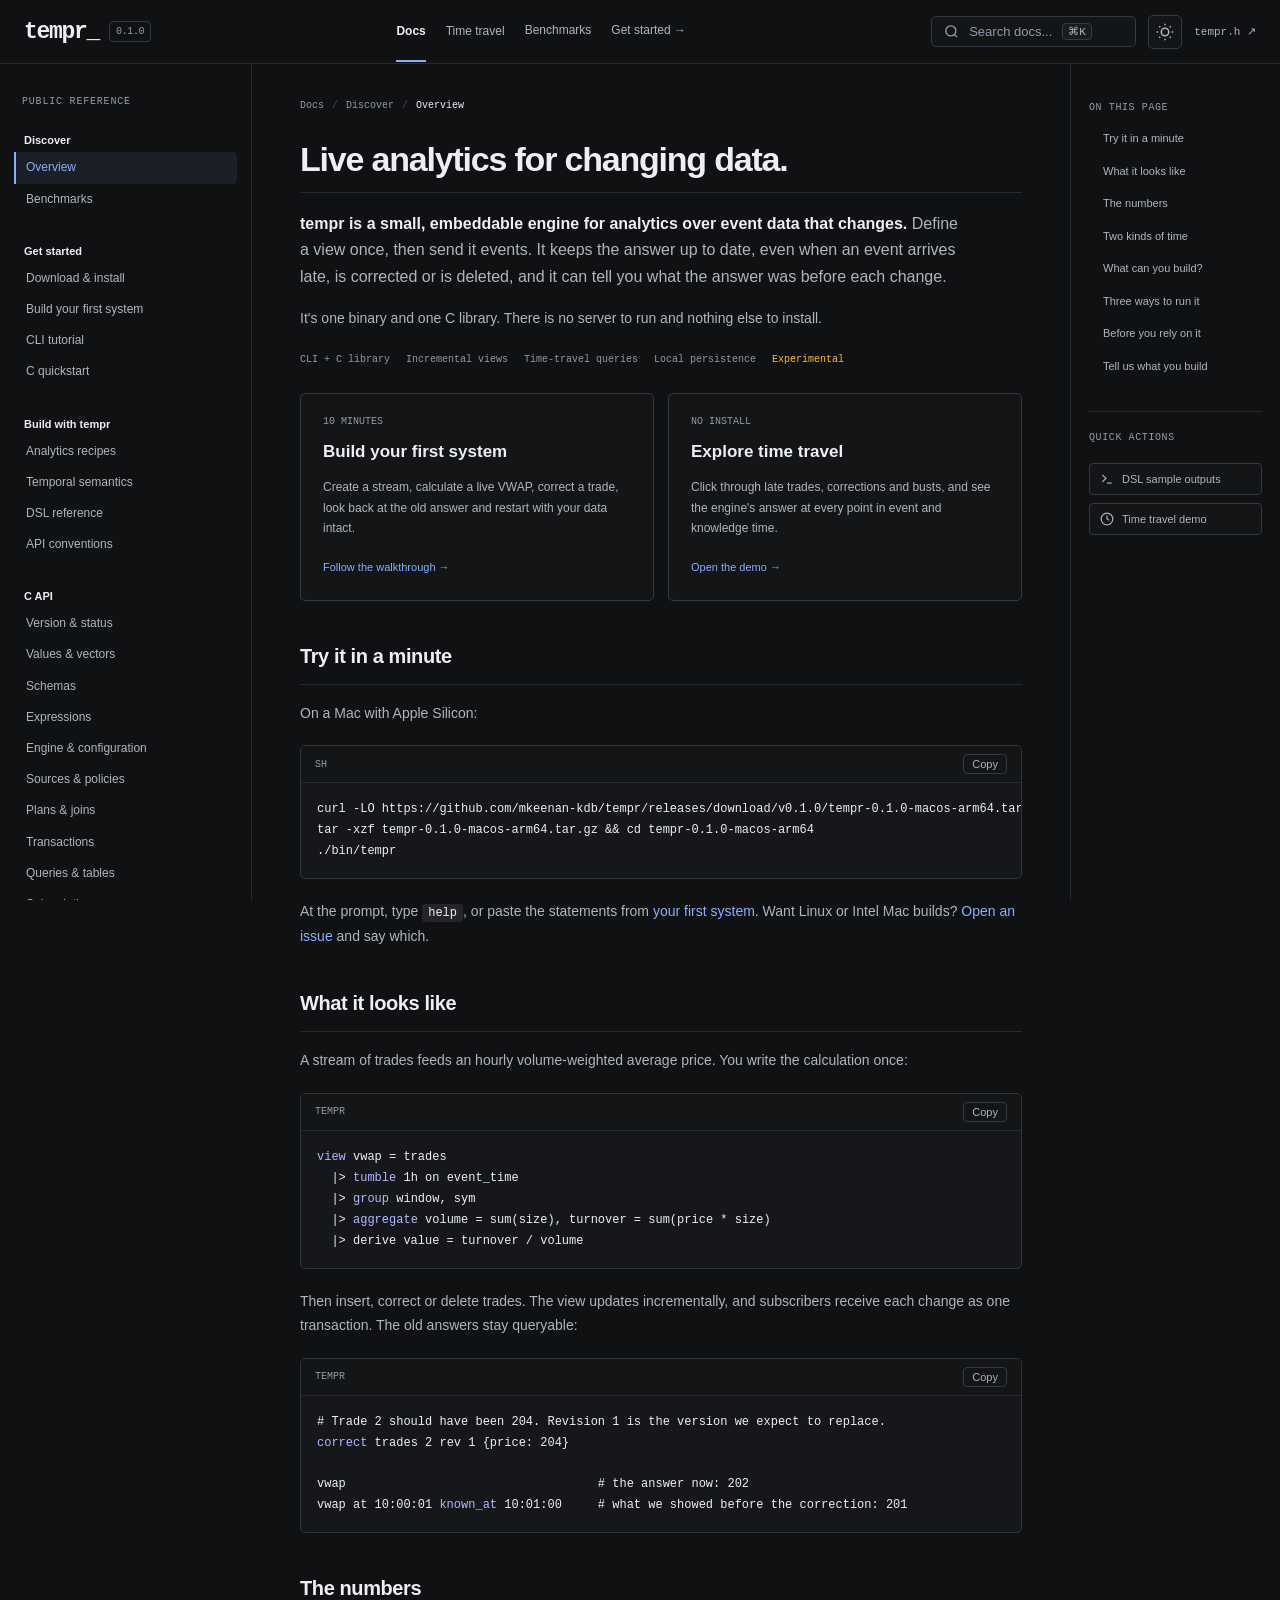
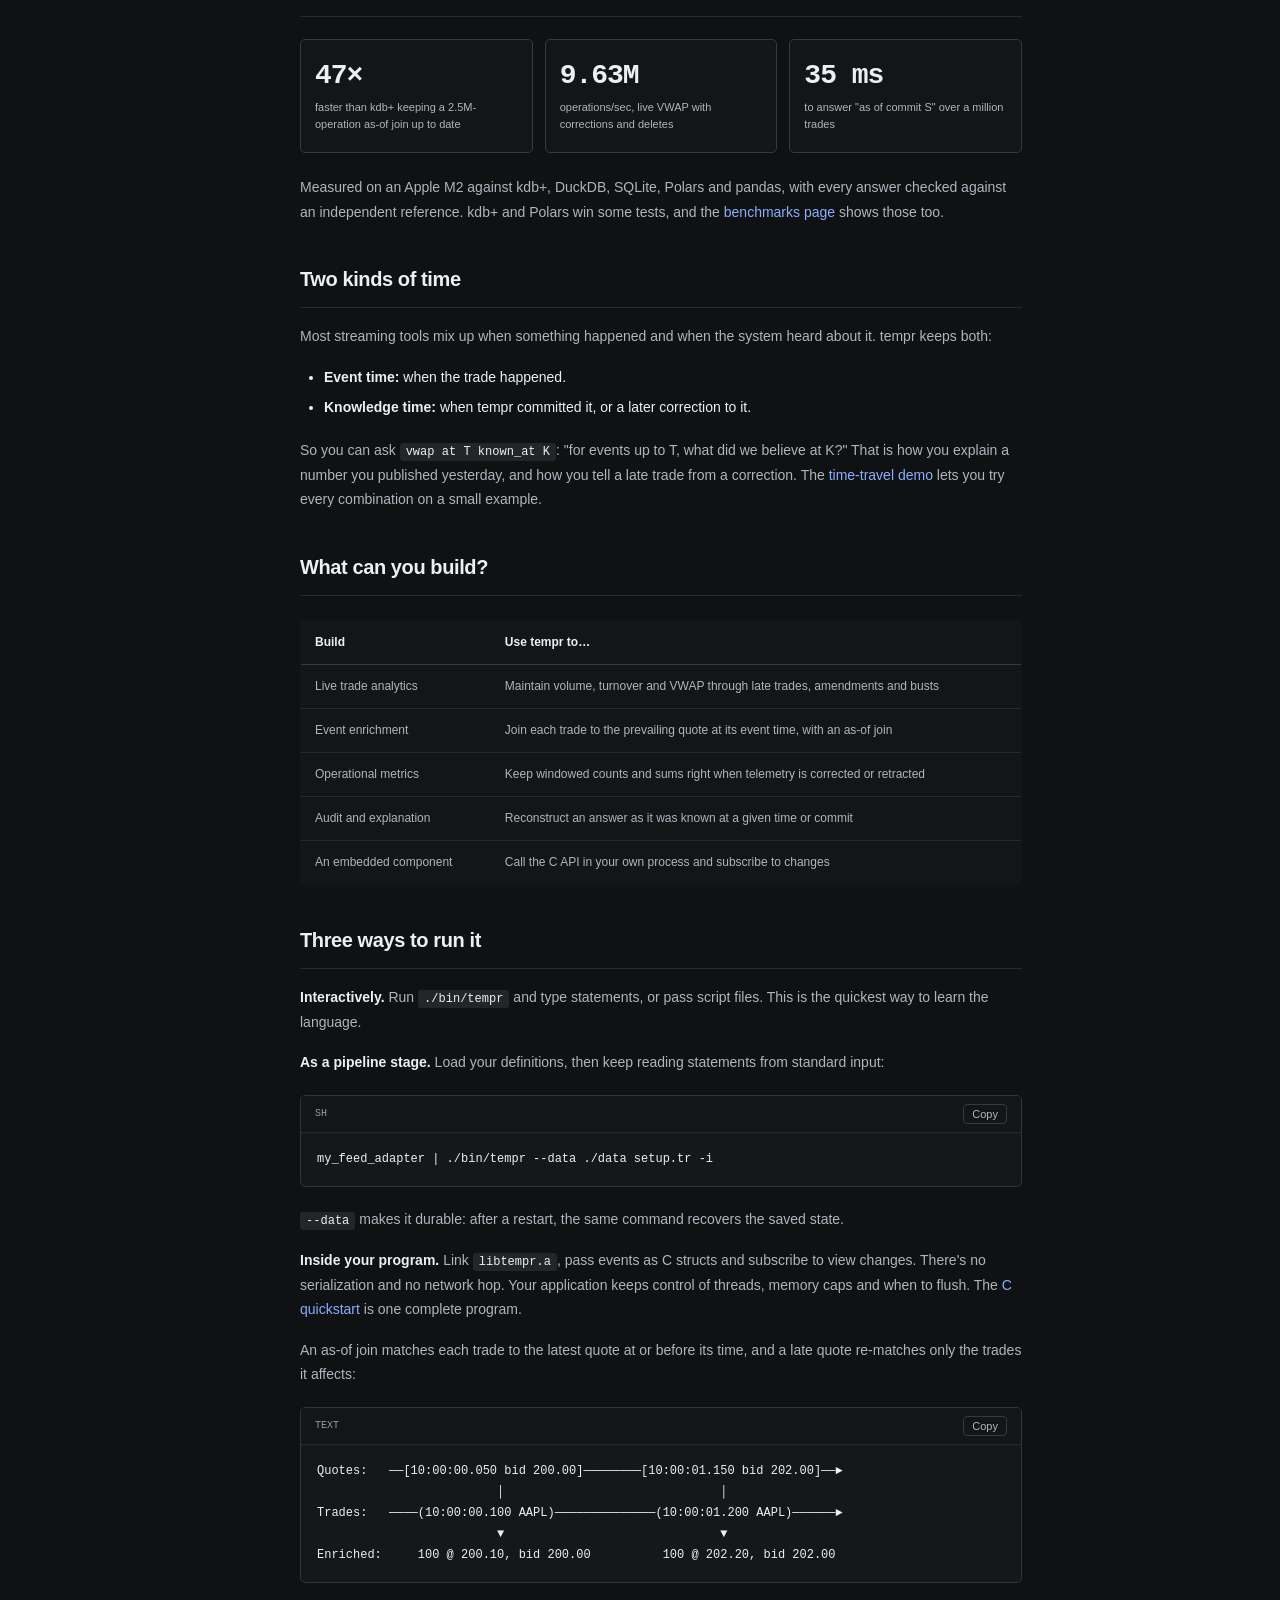
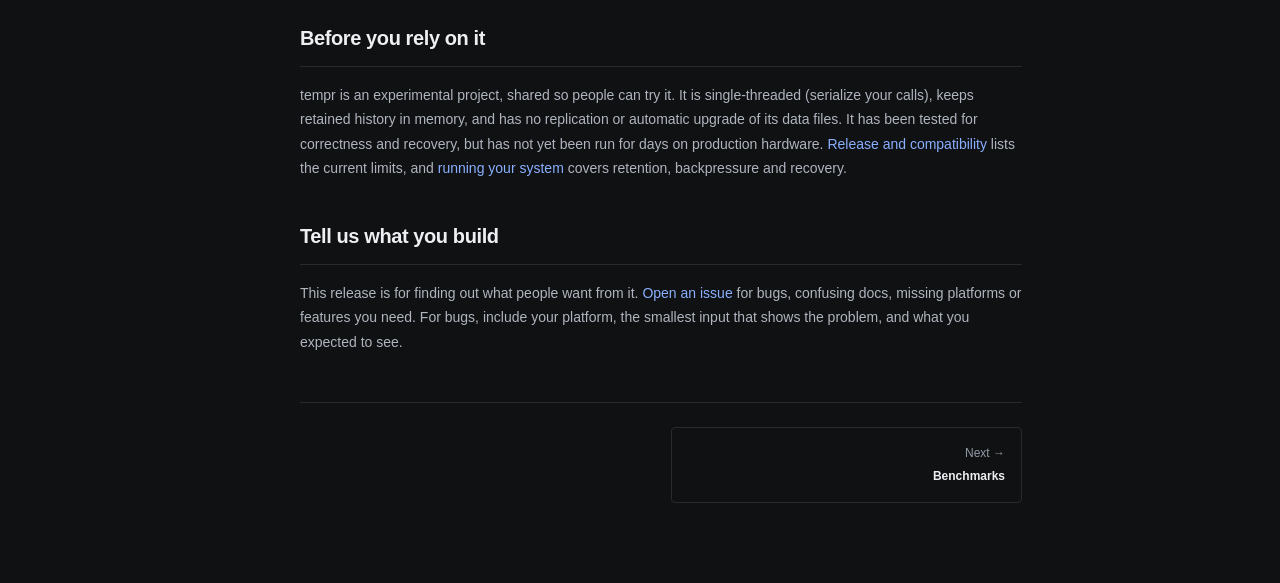
==== commit 2f678e3e: "Publish documentation and packages v0.1.0" ====
--- a/index.html
+++ b/index.html
@@ -46,7 +46,7 @@
         Docs
       </button>
       <button class="nav-tab" id="tabExplorer" data-view="explorer">
-        Interactive Demo
+        Time travel
       </button>
       <a class="nav-tab" href="#doc/08-benchmarks">Benchmarks</a>
       <a class="nav-tab" href="#doc/first-system">Get started →</a>
@@ -131,182 +131,9 @@
     </aside>
   </div>
 
-  <!-- View 2: Interactive Time-Travel Explorer -->
+  <!-- View 2: Time travel, answers computed by the CLI at build time -->
   <div class="view-container" id="viewExplorer">
-    <div class="explorer-wrapper">
-      <div class="explorer-header">
-        <div>
-          <h2>Time travel demonstration</h2>
-          <p class="subtitle">Step through recorded VWAP states to explore corrections and historical queries. This demonstration does not run the native engine.</p>
-        </div>
-        <div class="explorer-controls">
-          <button class="btn btn-secondary" id="btnResetExplorer">Reset to Start</button>
-        </div>
-      </div>
-
-      <!-- Commit Step Timeline -->
-      <div class="commit-stepper">
-        <div class="step-card" data-step="0">
-          <div class="step-num">C0</div>
-          <div class="step-info">
-            <div class="step-title">Initial State</div>
-            <div class="step-meta">09:00:00 • Ready</div>
-          </div>
-        </div>
-        <div class="step-card active" data-step="1">
-          <div class="step-num">C1</div>
-          <div class="step-info">
-            <div class="step-title">Insert Trade #1</div>
-            <div class="step-meta">10:00:00.100 • AAPL 100 @ 200</div>
-          </div>
-        </div>
-        <div class="step-card" data-step="2">
-          <div class="step-num">C2</div>
-          <div class="step-info">
-            <div class="step-title">Insert Trade #2</div>
-            <div class="step-meta">10:00:01.100 • AAPL 100 @ 202</div>
-          </div>
-        </div>
-        <div class="step-card" data-step="3">
-          <div class="step-num">C3</div>
-          <div class="step-info">
-            <div class="step-title">Correct Trade #2</div>
-            <div class="step-meta">10:05:00 • Rev 1 → Price 204</div>
-          </div>
-        </div>
-        <div class="step-card" data-step="4">
-          <div class="step-num">C4</div>
-          <div class="step-info">
-            <div class="step-title">Delete Trade #1</div>
-            <div class="step-meta">10:06:00 • Retract Trade #1</div>
-          </div>
-        </div>
-        <div class="step-card" data-step="5">
-          <div class="step-num">C5</div>
-          <div class="step-info">
-            <div class="step-title">Advance Watermark</div>
-            <div class="step-meta">11:10:00 • Seal Window</div>
-          </div>
-        </div>
-      </div>
-
-      <!-- Time Coordinates Display -->
-      <div class="time-coordinates-bar">
-        <div class="coord-box">
-          <span class="coord-label">Evaluation Cursor</span>
-          <span class="coord-value" id="valCursor">10:00:00.100</span>
-        </div>
-        <div class="coord-box">
-          <span class="coord-label">Watermark</span>
-          <span class="coord-value" id="valWatermark">09:00:00</span>
-        </div>
-        <div class="coord-box">
-          <span class="coord-label">Knowledge Time</span>
-          <span class="coord-value" id="valKnowledge">10:00:00.100</span>
-        </div>
-        <div class="coord-box">
-          <span class="coord-label">Window [10:00 - 11:00)</span>
-          <span class="status-badge badge-open" id="badgeWindowState">OPEN</span>
-        </div>
-      </div>
-
-      <!-- Visual State Dashboard -->
-      <div class="explorer-grid">
-        <!-- Panel 1: Live Trades Version Store -->
-        <div class="card explorer-panel">
-          <div class="panel-header">
-            <h3>Event Version Store (Source: trades)</h3>
-            <span class="badge" id="tagEventCount">1 event</span>
-          </div>
-          <div class="table-container">
-            <table class="data-table" id="tableTrades">
-              <thead>
-                <tr>
-                  <th>ID</th>
-                  <th>Event Time</th>
-                  <th>Rev</th>
-                  <th>Sym</th>
-                  <th>Price</th>
-                  <th>Size</th>
-                  <th>Status</th>
-                </tr>
-              </thead>
-              <tbody>
-                <!-- Injected via app.js -->
-              </tbody>
-            </table>
-          </div>
-        </div>
-
-        <!-- Panel 2: Materialized VWAP View State -->
-        <div class="card explorer-panel">
-          <div class="panel-header">
-            <h3>Materialized View State (view: vwap)</h3>
-            <span class="badge" id="tagViewCount">1 group</span>
-          </div>
-          <div class="table-container">
-            <table class="data-table" id="tableVwap">
-              <thead>
-                <tr>
-                  <th>Window</th>
-                  <th>Sym</th>
-                  <th>Volume</th>
-                  <th>Turnover</th>
-                  <th>VWAP (Value)</th>
-                </tr>
-              </thead>
-              <tbody>
-                <!-- Injected via app.js -->
-              </tbody>
-            </table>
-          </div>
-          <div class="delta-box" id="deltaBox">
-            <div class="delta-label">Epoch Publication Delta:</div>
-            <code class="delta-code" id="deltaCode">+ window=10:00:00 sym=AAPL volume=100 turnover=20000 value=200</code>
-          </div>
-        </div>
-      </div>
-
-      <!-- Panel 3: Interactive Time-Travel Query Box -->
-      <div class="card query-panel">
-        <div class="panel-header">
-          <h3>Bi-Temporal Historical Query Simulator (at T known_at K)</h3>
-        </div>
-        <div class="query-builder">
-          <div class="query-inputs">
-            <div class="input-group">
-              <label for="queryAtTime">Query Event Time (at T)</label>
-              <select id="queryAtTime" class="select-field">
-                <option value="10:00:00">10:00:00 (Trade 1)</option>
-                <option value="10:00:01" selected>10:00:01 (Trades 1 & 2)</option>
-                <option value="10:00:00.500">10:00:00.500 (Prefix Trade 1 only)</option>
-                <option value="11:30:00">11:30:00 (Future window)</option>
-              </select>
-            </div>
-            <div class="input-group">
-              <label for="queryKnownAt">Knowledge Snapshot (known_at K)</label>
-              <select id="queryKnownAt" class="select-field">
-                <option value="10:01:00">10:01:00 (After Commit 2: original trades)</option>
-                <option value="10:05:30" selected>10:05:30 (After Commit 3: price corrected to 204)</option>
-                <option value="10:06:00">10:06:00 (After Commit 4: trade 1 retracted)</option>
-                <option value="latest">Latest Accepted Reconstruction (Commit 4)</option>
-                <option value="09:00:00">09:00:00 (Before any commit)</option>
-              </select>
-            </div>
-            <button class="btn btn-primary" id="btnRunTimeTravel">Execute Query</button>
-          </div>
-          <div class="query-result-box" id="queryResultBox">
-            <div class="result-header">
-              <span class="result-title">Query Result:</span>
-              <span class="result-status status-ok" id="queryStatus">OK (Commit @3)</span>
-            </div>
-            <div class="result-display" id="queryResultContent">
-              <!-- Result table or error -->
-            </div>
-          </div>
-        </div>
-      </div>
-    </div>
+    <div class="tt" id="timeTravel"></div>
   </div>
 
   <!-- View 3: Interactive Web Playground -->
--- a/index.css
+++ b/index.css
@@ -805,134 +805,10 @@
   color: var(--text-primary);
 }
 
-/* --------------------------------------------------------------------------
-   View 2: Interactive Time-Travel Explorer Layout
-   -------------------------------------------------------------------------- */
-#viewExplorer {
-  padding: 32px 40px 80px;
-  width: 100%;
-  background: var(--bg-base);
-}
-
-.explorer-wrapper {
-  max-width: 1200px;
-  margin: 0 auto;
-  display: flex;
-  flex-direction: column;
-  gap: 24px;
-}
-
-.explorer-header {
-  display: flex;
-  align-items: flex-start;
-  justify-content: space-between;
-  border-bottom: 1px solid var(--border-subtle);
-  padding-bottom: 20px;
-}
-
-.explorer-header h2 {
-  font-size: 26px;
-  font-weight: 800;
-  letter-spacing: -0.02em;
-  color: var(--text-primary);
-  margin-bottom: 6px;
-}
-
+/* Shared controls (playground) */
 .subtitle {
   color: var(--text-secondary);
   font-size: 14px;
-}
-
-/* Commit Stepper */
-.commit-stepper {
-  display: grid;
-  grid-template-columns: repeat(6, 1fr);
-  gap: 12px;
-}
-
-.step-card {
-  background: var(--bg-surface);
-  border: 1px solid var(--border-subtle);
-  border-radius: var(--radius-md);
-  padding: 12px;
-  cursor: pointer;
-  transition: all var(--transition-fast);
-  display: flex;
-  flex-direction: column;
-  gap: 8px;
-}
-
-.step-card:hover {
-  border-color: var(--border-default);
-  background: var(--bg-surface-hover);
-}
-
-.step-card.active {
-  border-color: var(--accent-cyan);
-  background: rgba(56, 189, 248, 0.08);
-  box-shadow: 0 0 12px rgba(56, 189, 248, 0.2);
-}
-
-.step-num {
-  font-family: var(--font-mono);
-  font-size: 11px;
-  font-weight: 700;
-  color: var(--accent-cyan);
-}
-
-.step-title {
-  font-size: 13px;
-  font-weight: 600;
-  color: var(--text-primary);
-  line-height: 1.3;
-}
-
-.step-meta {
-  font-size: 11px;
-  color: var(--text-muted);
-  font-family: var(--font-mono);
-}
-
-/* Time Coordinates Bar */
-.time-coordinates-bar {
-  display: grid;
-  grid-template-columns: repeat(4, 1fr);
-  gap: 16px;
-  background: var(--bg-surface);
-  border: 1px solid var(--border-subtle);
-  border-radius: var(--radius-md);
-  padding: 14px 20px;
-}
-
-.coord-box {
-  display: flex;
-  flex-direction: column;
-  gap: 4px;
-}
-
-.coord-label {
-  font-size: 11px;
-  text-transform: uppercase;
-  letter-spacing: 0.05em;
-  color: var(--text-muted);
-  font-weight: 600;
-}
-
-.coord-value {
-  font-family: var(--font-mono);
-  font-size: 14px;
-  font-weight: 600;
-  color: var(--text-primary);
-}
-
-.status-badge {
-  display: inline-block;
-  font-family: var(--font-mono);
-  font-size: 11px;
-  font-weight: 700;
-  padding: 2px 8px;
-  border-radius: var(--radius-pill);
-  width: fit-content;
 }
 
 .badge-open {
@@ -945,13 +821,6 @@
   background: rgba(248, 113, 113, 0.15);
   color: var(--accent-rose);
   border: 1px solid var(--accent-rose);
-}
-
-/* Explorer Grid */
-.explorer-grid {
-  display: grid;
-  grid-template-columns: 1fr 1fr;
-  gap: 20px;
 }
 
 .card {
@@ -961,116 +830,12 @@
   padding: 20px;
 }
 
-.panel-header {
-  display: flex;
-  align-items: center;
-  justify-content: space-between;
-  margin-bottom: 16px;
-}
-
-.panel-header h3 {
-  font-size: 15px;
-  font-weight: 600;
-  color: var(--text-primary);
-}
-
 .badge {
   font-family: var(--font-mono);
   font-size: 11px;
   background: var(--bg-surface-elevated);
   padding: 2px 8px;
   border-radius: var(--radius-pill);
-  color: var(--text-secondary);
-}
-
-.table-container {
-  overflow-x: auto;
-  border: 1px solid var(--border-subtle);
-  border-radius: var(--radius-md);
-  margin-bottom: 14px;
-}
-
-.data-table {
-  width: 100%;
-  border-collapse: collapse;
-  font-size: 13px;
-  font-family: var(--font-mono);
-}
-
-.data-table th {
-  background: var(--bg-surface-elevated);
-  padding: 8px 12px;
-  text-align: left;
-  color: var(--text-secondary);
-  border-bottom: 1px solid var(--border-default);
-  font-weight: 600;
-}
-
-.data-table td {
-  padding: 8px 12px;
-  border-bottom: 1px solid var(--border-subtle);
-  color: var(--text-primary);
-}
-
-.data-table tr.row-retracted {
-  opacity: 0.45;
-  text-decoration: line-through;
-}
-
-.data-table tr.row-active {
-  background: rgba(56, 189, 248, 0.05);
-}
-
-.delta-box {
-  background: var(--bg-surface-elevated);
-  border: 1px solid var(--border-subtle);
-  border-radius: var(--radius-md);
-  padding: 10px 14px;
-}
-
-.delta-label {
-  font-size: 11px;
-  text-transform: uppercase;
-  color: var(--text-muted);
-  font-weight: 600;
-  margin-bottom: 4px;
-}
-
-.delta-code {
-  font-family: var(--font-mono);
-  font-size: 12.5px;
-  color: var(--accent-emerald);
-}
-
-/* Query Panel */
-.query-panel {
-  margin-top: 8px;
-}
-
-.query-builder {
-  display: flex;
-  flex-direction: column;
-  gap: 16px;
-}
-
-.query-inputs {
-  display: flex;
-  align-items: flex-end;
-  gap: 16px;
-  flex-wrap: wrap;
-}
-
-.input-group {
-  display: flex;
-  flex-direction: column;
-  gap: 6px;
-  flex: 1;
-  min-width: 200px;
-}
-
-.input-group label {
-  font-size: 12px;
-  font-weight: 600;
   color: var(--text-secondary);
 }
 
@@ -1088,46 +853,6 @@
 
 .select-field:focus {
   border-color: var(--border-focused);
-}
-
-.query-result-box {
-  background: var(--bg-surface-elevated);
-  border: 1px solid var(--border-subtle);
-  border-radius: var(--radius-md);
-  padding: 16px;
-}
-
-.result-header {
-  display: flex;
-  align-items: center;
-  justify-content: space-between;
-  margin-bottom: 12px;
-}
-
-.result-title {
-  font-size: 12px;
-  font-weight: 600;
-  text-transform: uppercase;
-  letter-spacing: 0.05em;
-  color: var(--text-muted);
-}
-
-.result-status {
-  font-family: var(--font-mono);
-  font-size: 11px;
-  font-weight: 700;
-  padding: 2px 8px;
-  border-radius: var(--radius-pill);
-}
-
-.status-ok {
-  background: rgba(52, 211, 153, 0.15);
-  color: var(--accent-emerald);
-}
-
-.status-error {
-  background: rgba(248, 113, 113, 0.15);
-  color: var(--accent-rose);
 }
 
 .btn {
--- a/reference.css
+++ b/reference.css
@@ -116,3 +116,99 @@
 .benchmark-highlights span { color: var(--text-secondary); font-size: 11px; line-height: 1.5; }
 .benchmark-highlights a:hover { border-color: var(--accent-cyan); }
 @media (max-width: 580px) { .benchmark-highlights { grid-template-columns: 1fr; } .benchmark-highlights a { flex-direction: row; align-items: center; gap: 20px; } }
+
+/* C API pages: one entry per declaration, generated from tempr.h. */
+.api-ref h3 { font: 600 15px var(--font-mono); letter-spacing: 0; margin: 36px 0 4px; padding-top: 24px; border-top: 1px solid var(--border-subtle); color: var(--text-primary); }
+.api-ref h3:target { color: var(--accent-cyan); }
+.api-kind { font: 10px var(--font-mono); color: var(--text-muted); text-transform: uppercase; letter-spacing: .08em; margin-bottom: 10px; }
+.api-ref .code-block-wrapper { margin: 10px 0 0; }
+.api-ref .code-header { position: absolute; top: 6px; right: 6px; padding: 0; background: none; border: 0; }
+.api-ref .code-header span { display: none; }
+.api-ref .copy-btn { opacity: 0; background: var(--code-bg); }
+.api-ref .code-block-wrapper:hover .copy-btn, .api-ref .copy-btn:focus-visible { opacity: 1; }
+.api-ref pre.code-content { padding: 12px 16px; }
+.api-ref p { margin-bottom: 8px; }
+.markdown-body.api-ref h3 code { background: none; border: 0; padding: 0; font-size: inherit; }
+
+/* Time travel: rows are knowledge time (commits), x is event time. */
+#viewExplorer { padding: 32px 32px 64px; overflow-y: auto; }
+.tt { max-width: 1120px; margin: 0 auto; }
+.tt-head h2 { font-size: 30px; font-weight: 600; letter-spacing: -1px; margin-bottom: 10px; }
+.tt-head p { color: var(--text-secondary); max-width: 760px; line-height: 1.7; margin-bottom: 18px; }
+.tt code, .tt-head code { font: .9em var(--font-mono); color: var(--text-primary); background: var(--bg-surface-elevated); border-radius: 3px; padding: 1px 5px; }
+.tt-presets { display: flex; flex-wrap: wrap; gap: 8px; margin-bottom: 22px; }
+.tt-preset { font: 12px var(--font-sans); color: var(--text-secondary); background: var(--bg-surface); border: 1px solid var(--border-default); border-radius: 999px; padding: 6px 12px; cursor: pointer; }
+.tt-preset:hover, .tt-preset.selected { color: var(--text-primary); border-color: var(--accent-cyan); }
+.tt-body { display: grid; grid-template-columns: minmax(0, 1fr) minmax(0, 1.25fr); border: 1px solid var(--border-default); border-radius: 6px; background: var(--bg-surface); overflow: hidden; }
+.tt-log-head { display: flex; justify-content: space-between; height: 30px; align-items: center; padding: 0 12px; font: 10px var(--font-mono); text-transform: uppercase; letter-spacing: .08em; color: var(--text-muted); border-bottom: 1px solid var(--border-subtle); }
+.tt-chart { border-left: 1px solid var(--border-subtle); min-width: 0; }
+.tt-chart .tt-log-head { justify-content: flex-start; }
+.tt-plot { display: block; cursor: crosshair; }
+.tt-plot:focus-visible { outline: 2px solid var(--accent-cyan); outline-offset: -2px; }
+.tt-row { display: grid; grid-template-columns: 26px 62px 1fr auto; gap: 8px; align-items: center; width: 100%; height: 48px; padding: 0 12px; text-align: left; background: none; border: 0; border-bottom: 1px solid var(--border-subtle); color: var(--text-secondary); font: 12px var(--font-sans); cursor: pointer; }
+.tt-row:hover { background: var(--bg-surface-hover); }
+.tt-row.selected { background: color-mix(in srgb, var(--accent-cyan) 12%, transparent); color: var(--text-primary); }
+.tt-row.refused { cursor: default; color: var(--text-muted); border-bottom: 0; }
+.tt-seq, .tt-known, .tt-live { font: 11px var(--font-mono); color: var(--text-muted); }
+.tt-row.selected .tt-known, .tt-row.selected .tt-live { color: var(--text-primary); }
+.tt-caption { overflow: hidden; text-overflow: ellipsis; white-space: nowrap; }
+.tt-band { fill: transparent; stroke: var(--border-subtle); stroke-width: 1; }
+.tt-band.selected { fill: color-mix(in srgb, var(--accent-cyan) 7%, transparent); }
+.tt-ask { fill: color-mix(in srgb, var(--accent-cyan) 10%, transparent); pointer-events: none; }
+.tt-grid { stroke: var(--border-default); stroke-dasharray: 2 4; }
+.tt-grid.selected { stroke: var(--accent-cyan); stroke-dasharray: none; stroke-width: 1.5; }
+.tt-axis { font: 10px var(--font-mono); fill: var(--text-muted); }
+.tt-axis.selected { fill: var(--accent-cyan); font-weight: 600; }
+.tt-v { --v: #5d6370; fill: var(--v); stroke: var(--bg-surface); stroke-width: 2; }
+.tt-v.in { --v: #5b82e0; }
+.tt-v.after { fill: none; stroke: #5b82e0; stroke-width: 1.5; }
+.tt-v.out { opacity: .55; }
+[data-theme='light'] .tt-v { --v: #848d9c; }
+[data-theme='light'] .tt-v.in { --v: #2958b8; }
+[data-theme='light'] .tt-v.after { stroke: #2958b8; }
+.tt-vlabel { font: 11px var(--font-mono); fill: var(--text-secondary); pointer-events: none; }
+.tt-vlabel.in { fill: var(--text-primary); font-weight: 600; }
+.tt-vlabel.out { fill: var(--text-muted); }
+.tt-answer { margin-top: 18px; padding: 18px 20px; border: 1px solid var(--border-default); border-radius: 6px; background: var(--bg-surface); }
+.tt-query { display: flex; align-items: center; justify-content: space-between; gap: 12px; margin-bottom: 14px; }
+.tt-query code { font-size: 13px; background: none; padding: 0; color: var(--accent-cyan); }
+.tt-stats { display: flex; flex-wrap: wrap; gap: 12px 36px; margin-bottom: 14px; }
+.tt-stats div { display: flex; flex-direction: column; gap: 2px; }
+.tt-stats strong { font: 600 24px var(--font-mono); letter-spacing: -.5px; color: var(--text-primary); }
+.tt-stats span { font-size: 11px; color: var(--text-muted); }
+.tt-error { font-size: 13px; color: var(--text-primary); margin-bottom: 6px; }
+.tt-error code { color: var(--accent-amber); }
+.tt-why { color: var(--text-secondary); font-size: 13px; line-height: 1.6; }
+.tt-reasons { list-style: none; display: grid; gap: 6px; font-size: 13px; }
+.tt-reasons li { padding-left: 22px; position: relative; color: var(--text-secondary); line-height: 1.5; }
+.tt-reasons li::before { position: absolute; left: 0; font: 600 12px var(--font-mono); }
+.tt-reasons li.in { color: var(--text-primary); }
+.tt-reasons li.in::before { content: '✓'; color: var(--accent-cyan); }
+.tt-reasons li.out::before { content: '–'; color: var(--text-muted); }
+.tt-script { margin-top: 18px; font-size: 13px; color: var(--text-secondary); }
+.tt-script summary { cursor: pointer; color: var(--text-link); margin-bottom: 10px; }
+.tt-script p { margin-bottom: 10px; }
+.tt-script pre { border: 1px solid var(--code-border); border-radius: 5px; background: var(--code-bg); max-height: 360px; overflow: auto; margin-bottom: 10px; }
+@media (max-width: 860px) {
+  #viewExplorer { padding: 22px 16px 48px; }
+  .tt-body { grid-template-columns: 1fr; }
+  .tt-chart { border-left: 0; border-top: 1px solid var(--border-subtle); }
+  .tt-row { grid-template-columns: 22px 58px 1fr auto; }
+}
+
+/* Benchmark bars: tempr in the accent, other engines recede; values always labelled. */
+.bars { --bar: #5d6370; --bar-hl: #5b82e0; margin: 22px 0 26px; padding: 18px 20px 14px; border: 1px solid var(--border-default); border-radius: 6px; background: var(--bg-surface); }
+[data-theme='light'] .bars { --bar: #848d9c; --bar-hl: #2958b8; }
+.bars figcaption { display: flex; justify-content: space-between; gap: 12px; margin-bottom: 14px; font-size: 13px; }
+.bars figcaption strong { color: var(--text-primary); font-weight: 600; }
+.bars figcaption span { font: 10px var(--font-mono); color: var(--text-muted); text-transform: uppercase; letter-spacing: .08em; white-space: nowrap; }
+.bar-row { display: grid; grid-template-columns: 76px minmax(0, 1fr) 150px; gap: 12px; align-items: center; min-height: 36px; font-size: 12px; color: var(--text-secondary); }
+.bar-row:hover { color: var(--text-primary); }
+.bar-row.hl { color: var(--text-primary); font-weight: 600; }
+.bar-track { height: 14px; }
+.bar { display: block; height: 100%; min-width: 3px; background: var(--bar); border-radius: 0 4px 4px 0; }
+.bar-row.hl .bar { background: var(--bar-hl); }
+.bar-value { font: 12px var(--font-mono); color: var(--text-primary); display: flex; flex-direction: column; line-height: 1.3; }
+.bar-value small { font-size: 10px; color: var(--text-muted); font-weight: 400; }
+.bar-note { margin: 10px 0 0 !important; font-size: 12px; color: var(--text-muted) !important; }
+@media (max-width: 580px) { .bar-row { grid-template-columns: 58px minmax(0, 1fr) 96px; gap: 8px; } }
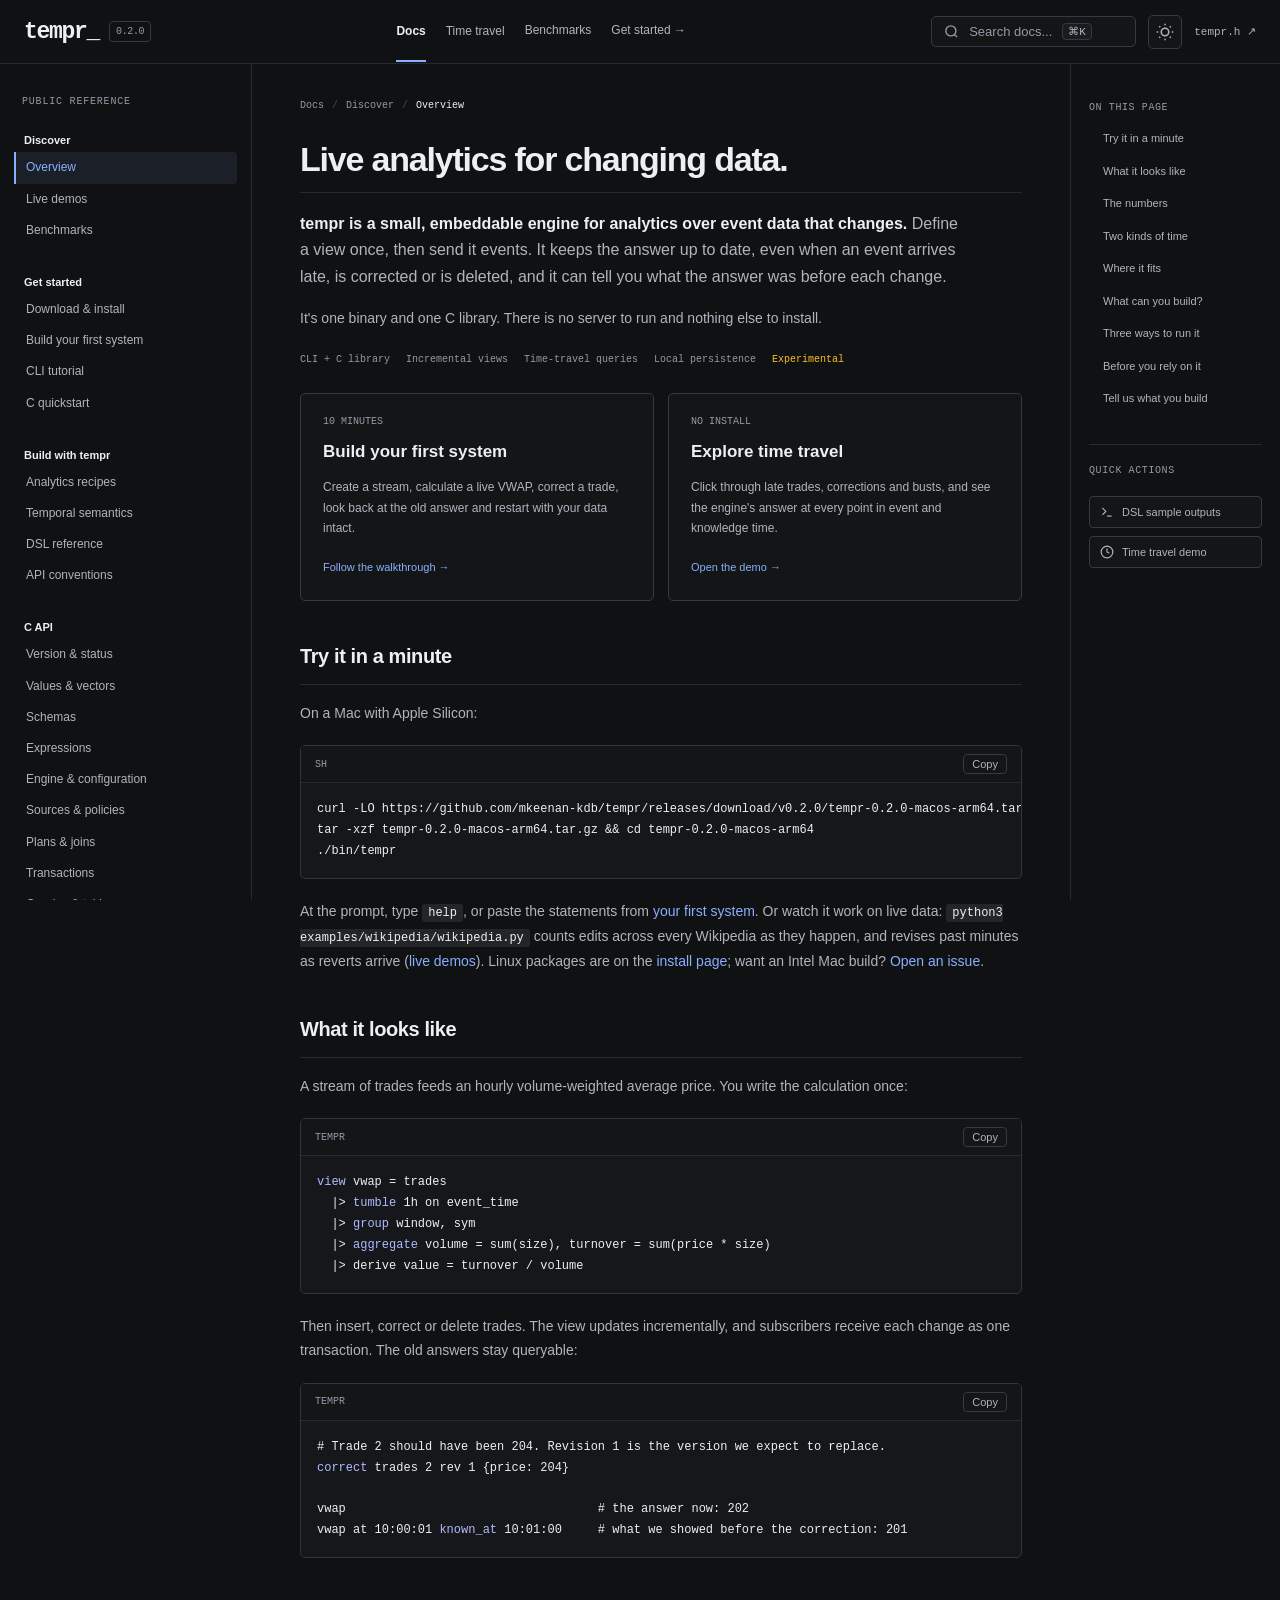
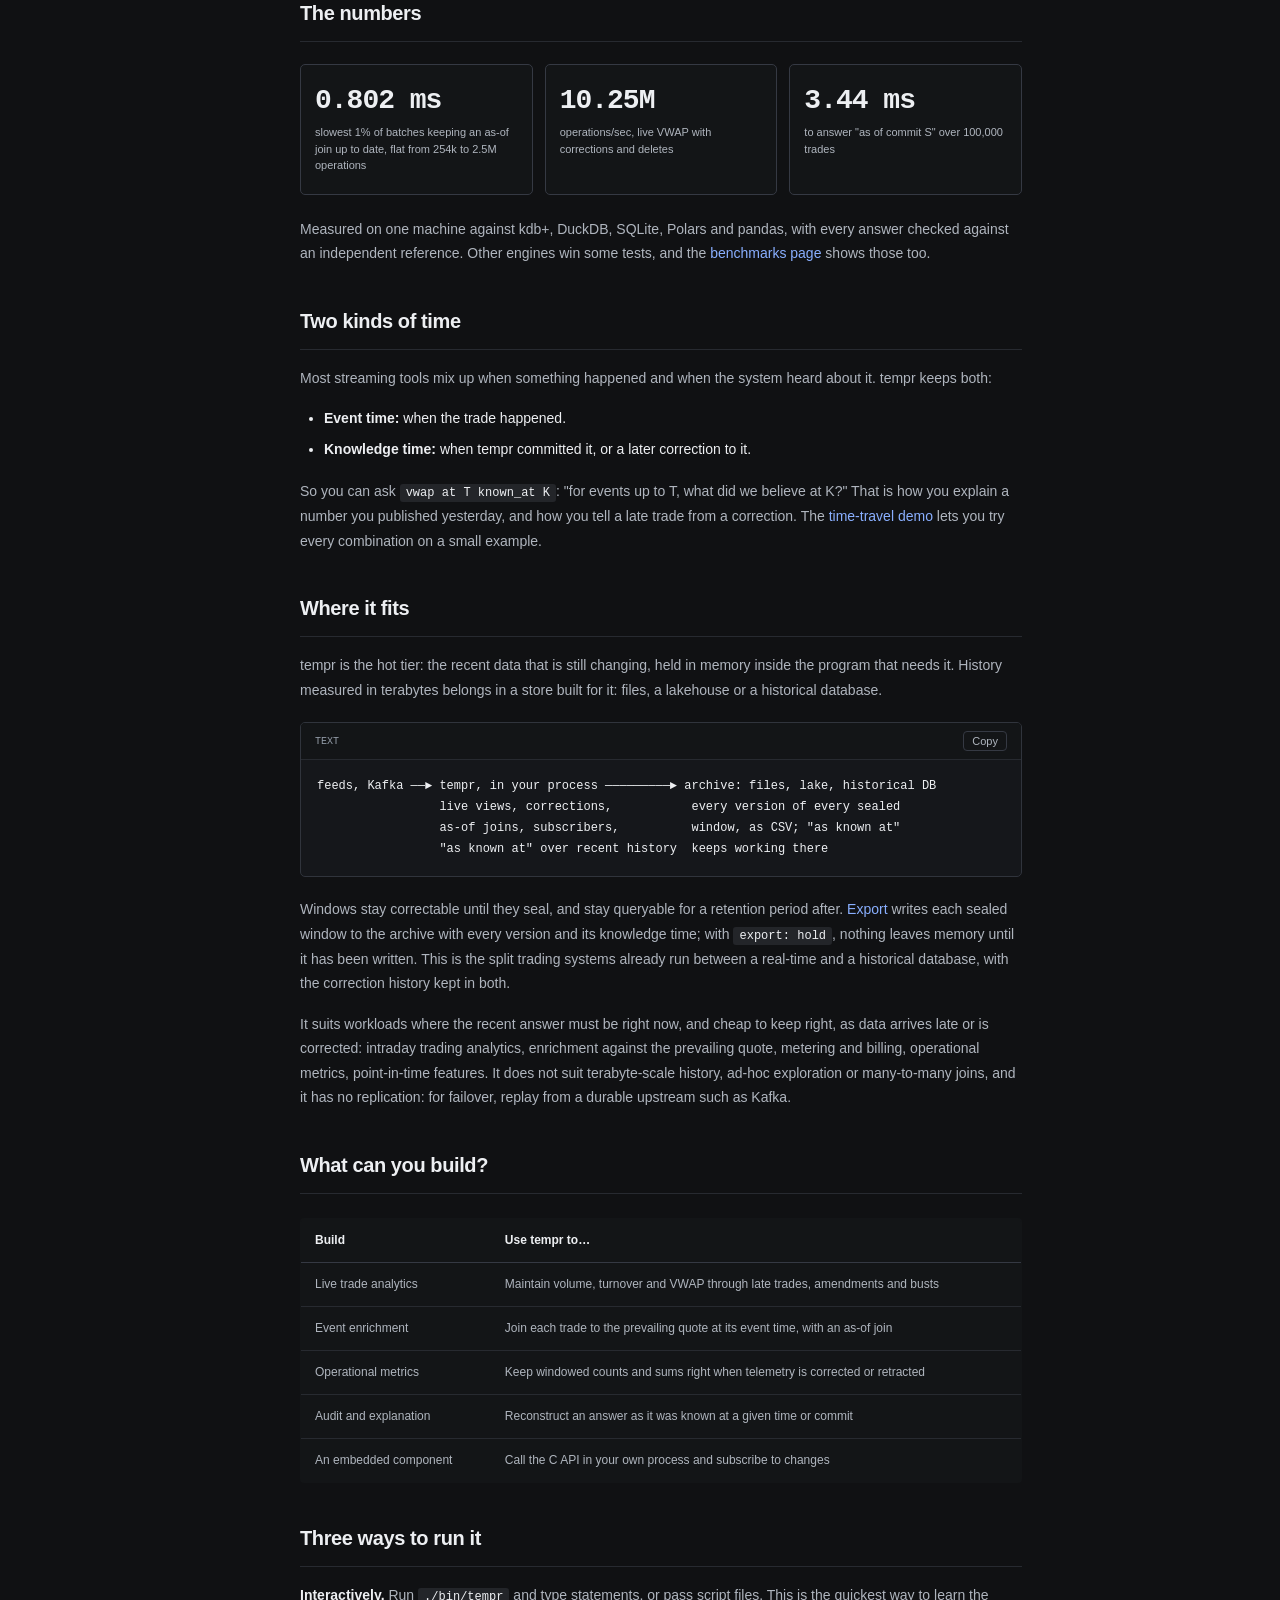
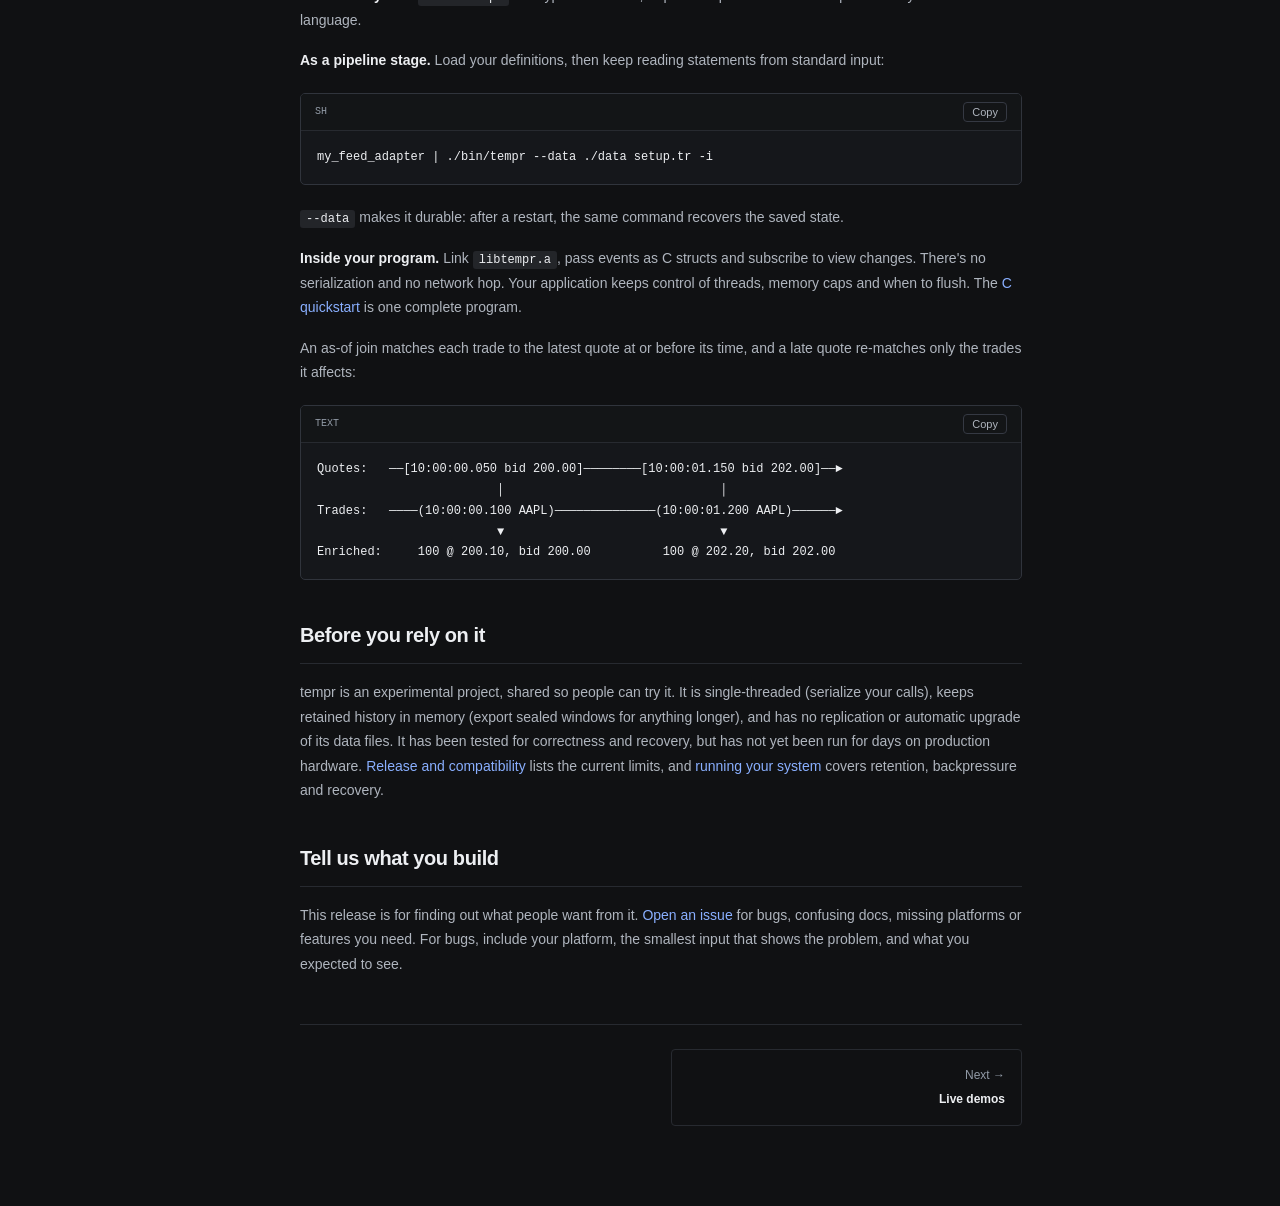
==== commit 74980842: "Site for tempr 0.2.0 (source 62aae3a)" ====
--- a/index.html
+++ b/index.html
@@ -36,7 +36,7 @@
           </svg>
         </div>
         <span class="brand-text">tempr</span>
-        <span class="version-tag">v0.1.0</span>
+        <span class="version-tag">v0.2.0</span>
       </a>
     </div>
 
@@ -82,7 +82,7 @@
       <div class="sidebar-footer">
         <div class="engine-badge">
           <div class="status-indicator"></div>
-          <span>Release 0.1.0 · C11 API</span>
+          <span>Release 0.2.0 · C11 API</span>
         </div>
       </div>
     </aside>
--- a/index.css
+++ b/index.css
@@ -805,10 +805,134 @@
   color: var(--text-primary);
 }
 
-/* Shared controls (playground) */
+/* --------------------------------------------------------------------------
+   View 2: Time travel (stepper, coordinates, store/view panels)
+   -------------------------------------------------------------------------- */
+#viewExplorer {
+  padding: 32px 40px 80px;
+  width: 100%;
+  background: var(--bg-base);
+}
+
+.explorer-wrapper {
+  max-width: 1200px;
+  margin: 0 auto;
+  display: flex;
+  flex-direction: column;
+  gap: 24px;
+}
+
+.explorer-header {
+  display: flex;
+  align-items: flex-start;
+  justify-content: space-between;
+  border-bottom: 1px solid var(--border-subtle);
+  padding-bottom: 20px;
+}
+
+.explorer-header h2 {
+  font-size: 26px;
+  font-weight: 800;
+  letter-spacing: -0.02em;
+  color: var(--text-primary);
+  margin-bottom: 6px;
+}
+
 .subtitle {
   color: var(--text-secondary);
   font-size: 14px;
+}
+
+/* Commit Stepper */
+.commit-stepper {
+  display: grid;
+  grid-template-columns: repeat(6, 1fr);
+  gap: 12px;
+}
+
+.step-card {
+  background: var(--bg-surface);
+  border: 1px solid var(--border-subtle);
+  border-radius: var(--radius-md);
+  padding: 12px;
+  cursor: pointer;
+  transition: all var(--transition-fast);
+  display: flex;
+  flex-direction: column;
+  gap: 8px;
+}
+
+.step-card:hover {
+  border-color: var(--border-default);
+  background: var(--bg-surface-hover);
+}
+
+.step-card.active {
+  border-color: var(--accent-cyan);
+  background: rgba(56, 189, 248, 0.08);
+  box-shadow: 0 0 12px rgba(56, 189, 248, 0.2);
+}
+
+.step-num {
+  font-family: var(--font-mono);
+  font-size: 11px;
+  font-weight: 700;
+  color: var(--accent-cyan);
+}
+
+.step-title {
+  font-size: 13px;
+  font-weight: 600;
+  color: var(--text-primary);
+  line-height: 1.3;
+}
+
+.step-meta {
+  font-size: 11px;
+  color: var(--text-muted);
+  font-family: var(--font-mono);
+}
+
+/* Time Coordinates Bar */
+.time-coordinates-bar {
+  display: grid;
+  grid-template-columns: repeat(4, 1fr);
+  gap: 16px;
+  background: var(--bg-surface);
+  border: 1px solid var(--border-subtle);
+  border-radius: var(--radius-md);
+  padding: 14px 20px;
+}
+
+.coord-box {
+  display: flex;
+  flex-direction: column;
+  gap: 4px;
+}
+
+.coord-label {
+  font-size: 11px;
+  text-transform: uppercase;
+  letter-spacing: 0.05em;
+  color: var(--text-muted);
+  font-weight: 600;
+}
+
+.coord-value {
+  font-family: var(--font-mono);
+  font-size: 14px;
+  font-weight: 600;
+  color: var(--text-primary);
+}
+
+.status-badge {
+  display: inline-block;
+  font-family: var(--font-mono);
+  font-size: 11px;
+  font-weight: 700;
+  padding: 2px 8px;
+  border-radius: var(--radius-pill);
+  width: fit-content;
 }
 
 .badge-open {
@@ -821,6 +945,13 @@
   background: rgba(248, 113, 113, 0.15);
   color: var(--accent-rose);
   border: 1px solid var(--accent-rose);
+}
+
+/* Explorer Grid */
+.explorer-grid {
+  display: grid;
+  grid-template-columns: 1fr 1fr;
+  gap: 20px;
 }
 
 .card {
@@ -830,6 +961,19 @@
   padding: 20px;
 }
 
+.panel-header {
+  display: flex;
+  align-items: center;
+  justify-content: space-between;
+  margin-bottom: 16px;
+}
+
+.panel-header h3 {
+  font-size: 15px;
+  font-weight: 600;
+  color: var(--text-primary);
+}
+
 .badge {
   font-family: var(--font-mono);
   font-size: 11px;
@@ -837,6 +981,65 @@
   padding: 2px 8px;
   border-radius: var(--radius-pill);
   color: var(--text-secondary);
+}
+
+.table-container {
+  overflow-x: auto;
+  border: 1px solid var(--border-subtle);
+  border-radius: var(--radius-md);
+  margin-bottom: 14px;
+}
+
+.data-table {
+  width: 100%;
+  border-collapse: collapse;
+  font-size: 13px;
+  font-family: var(--font-mono);
+}
+
+.data-table th {
+  background: var(--bg-surface-elevated);
+  padding: 8px 12px;
+  text-align: left;
+  color: var(--text-secondary);
+  border-bottom: 1px solid var(--border-default);
+  font-weight: 600;
+}
+
+.data-table td {
+  padding: 8px 12px;
+  border-bottom: 1px solid var(--border-subtle);
+  color: var(--text-primary);
+}
+
+.data-table tr.row-retracted {
+  opacity: 0.45;
+  text-decoration: line-through;
+}
+
+.data-table tr.row-active {
+  background: rgba(56, 189, 248, 0.05);
+}
+
+.delta-box {
+  background: var(--bg-surface-elevated);
+  border: 1px solid var(--border-subtle);
+  border-radius: var(--radius-md);
+  padding: 10px 14px;
+}
+
+.delta-label {
+  font-size: 11px;
+  text-transform: uppercase;
+  color: var(--text-muted);
+  font-weight: 600;
+  margin-bottom: 4px;
+}
+
+.delta-code {
+  font-family: var(--font-mono);
+  font-size: 12.5px;
+  color: var(--accent-emerald);
 }
 
 .select-field {
--- a/reference.css
+++ b/reference.css
@@ -132,26 +132,23 @@
 
 /* Time travel: rows are knowledge time (commits), x is event time. */
 #viewExplorer { padding: 32px 32px 64px; overflow-y: auto; }
-.tt { max-width: 1120px; margin: 0 auto; }
-.tt-head h2 { font-size: 30px; font-weight: 600; letter-spacing: -1px; margin-bottom: 10px; }
-.tt-head p { color: var(--text-secondary); max-width: 760px; line-height: 1.7; margin-bottom: 18px; }
-.tt code, .tt-head code { font: .9em var(--font-mono); color: var(--text-primary); background: var(--bg-surface-elevated); border-radius: 3px; padding: 1px 5px; }
+.tt { max-width: 1200px; margin: 0 auto; display: flex; flex-direction: column; gap: 20px; }
+.tt code { font: .9em var(--font-mono); color: var(--text-primary); background: var(--bg-surface-elevated); border-radius: 3px; padding: 1px 5px; }
 .tt-presets { display: flex; flex-wrap: wrap; gap: 8px; margin-bottom: 22px; }
 .tt-preset { font: 12px var(--font-sans); color: var(--text-secondary); background: var(--bg-surface); border: 1px solid var(--border-default); border-radius: 999px; padding: 6px 12px; cursor: pointer; }
 .tt-preset:hover, .tt-preset.selected { color: var(--text-primary); border-color: var(--accent-cyan); }
-.tt-body { display: grid; grid-template-columns: minmax(0, 1fr) minmax(0, 1.25fr); border: 1px solid var(--border-default); border-radius: 6px; background: var(--bg-surface); overflow: hidden; }
+.tt-body { display: grid; grid-template-columns: 190px minmax(0, 1fr); border: 1px solid var(--border-default); border-radius: 6px; background: var(--bg-surface); overflow: hidden; }
 .tt-log-head { display: flex; justify-content: space-between; height: 30px; align-items: center; padding: 0 12px; font: 10px var(--font-mono); text-transform: uppercase; letter-spacing: .08em; color: var(--text-muted); border-bottom: 1px solid var(--border-subtle); }
 .tt-chart { border-left: 1px solid var(--border-subtle); min-width: 0; }
 .tt-chart .tt-log-head { justify-content: flex-start; }
 .tt-plot { display: block; cursor: crosshair; }
 .tt-plot:focus-visible { outline: 2px solid var(--accent-cyan); outline-offset: -2px; }
-.tt-row { display: grid; grid-template-columns: 26px 62px 1fr auto; gap: 8px; align-items: center; width: 100%; height: 48px; padding: 0 12px; text-align: left; background: none; border: 0; border-bottom: 1px solid var(--border-subtle); color: var(--text-secondary); font: 12px var(--font-sans); cursor: pointer; }
+.tt-row { display: grid; grid-template-columns: 26px 1fr auto; gap: 8px; align-items: center; width: 100%; height: 48px; padding: 0 12px; text-align: left; background: none; border: 0; border-bottom: 1px solid var(--border-subtle); color: var(--text-secondary); font: 12px var(--font-sans); cursor: pointer; }
 .tt-row:hover { background: var(--bg-surface-hover); }
 .tt-row.selected { background: color-mix(in srgb, var(--accent-cyan) 12%, transparent); color: var(--text-primary); }
 .tt-row.refused { cursor: default; color: var(--text-muted); border-bottom: 0; }
 .tt-seq, .tt-known, .tt-live { font: 11px var(--font-mono); color: var(--text-muted); }
 .tt-row.selected .tt-known, .tt-row.selected .tt-live { color: var(--text-primary); }
-.tt-caption { overflow: hidden; text-overflow: ellipsis; white-space: nowrap; }
 .tt-band { fill: transparent; stroke: var(--border-subtle); stroke-width: 1; }
 .tt-band.selected { fill: color-mix(in srgb, var(--accent-cyan) 7%, transparent); }
 .tt-ask { fill: color-mix(in srgb, var(--accent-cyan) 10%, transparent); pointer-events: none; }
@@ -169,7 +166,7 @@
 .tt-vlabel { font: 11px var(--font-mono); fill: var(--text-secondary); pointer-events: none; }
 .tt-vlabel.in { fill: var(--text-primary); font-weight: 600; }
 .tt-vlabel.out { fill: var(--text-muted); }
-.tt-answer { margin-top: 18px; padding: 18px 20px; border: 1px solid var(--border-default); border-radius: 6px; background: var(--bg-surface); }
+.tt-answer { margin-top: 16px; padding: 16px 18px; border: 1px solid var(--border-subtle); border-radius: 6px; background: var(--bg-surface-elevated); }
 .tt-query { display: flex; align-items: center; justify-content: space-between; gap: 12px; margin-bottom: 14px; }
 .tt-query code { font-size: 13px; background: none; padding: 0; color: var(--accent-cyan); }
 .tt-stats { display: flex; flex-wrap: wrap; gap: 12px 36px; margin-bottom: 14px; }
@@ -193,7 +190,9 @@
   #viewExplorer { padding: 22px 16px 48px; }
   .tt-body { grid-template-columns: 1fr; }
   .tt-chart { border-left: 0; border-top: 1px solid var(--border-subtle); }
-  .tt-row { grid-template-columns: 22px 58px 1fr auto; }
+  .commit-stepper { grid-template-columns: repeat(2, 1fr); }
+  .time-coordinates-bar, .explorer-grid { grid-template-columns: 1fr 1fr; }
+  .explorer-grid { grid-template-columns: 1fr; }
 }
 
 /* Benchmark bars: tempr in the accent, other engines recede; values always labelled. */
@@ -212,3 +211,44 @@
 .bar-value small { font-size: 10px; color: var(--text-muted); font-weight: 400; }
 .bar-note { margin: 10px 0 0 !important; font-size: 12px; color: var(--text-muted) !important; }
 @media (max-width: 580px) { .bar-row { grid-template-columns: 58px minmax(0, 1fr) 96px; gap: 8px; } }
+.commit-stepper { grid-template-columns: repeat(8, minmax(0, 1fr)); gap: 10px; }
+.step-card { text-align: left; font: inherit; color: inherit; }
+.step-card.refused { cursor: default; opacity: .75; border-style: dashed; }
+.step-card.refused .step-num, .step-card.refused .step-meta { color: var(--accent-rose); }
+.badge-revision { background: color-mix(in srgb, var(--accent-amber) 15%, transparent); color: var(--accent-amber); border: 1px solid var(--accent-amber); }
+.tt-now { margin: -6px 0 0; font-size: 13px; color: var(--text-secondary); }
+.tt-now strong { font-family: var(--font-mono); color: var(--accent-cyan); margin-right: 4px; }
+.tt-intro { font-size: 13px; color: var(--text-secondary); margin: -6px 0 14px; }
+.tt-empty { color: var(--text-muted) !important; font-style: italic; }
+.tt-vwap { color: var(--accent-cyan); }
+.query-panel .panel-header code { font-size: 13px; background: none; color: var(--accent-cyan); padding: 0; }
+.explorer-header .subtitle { max-width: 820px; line-height: 1.6; }
+.delta-code { display: block; line-height: 1.6; overflow-x: auto; white-space: nowrap; }
+@media (max-width: 1100px) { .commit-stepper { grid-template-columns: repeat(4, minmax(0, 1fr)); } }
+.explorer-grid { grid-template-columns: repeat(2, minmax(0, 1fr)); }
+.data-table th { white-space: nowrap; }
+@media (max-width: 860px) { .explorer-grid { grid-template-columns: minmax(0, 1fr); } }
+@media (max-width: 860px) { .commit-stepper { grid-template-columns: repeat(2, minmax(0, 1fr)); } }
+
+/* Line charts (long-running results). Categorical slots 1-3 of the validated palette. */
+.linechart { --c0: #3987e5; --c1: #d95926; --c2: #199e70; margin: 22px 0 26px; padding: 18px 20px 14px; border: 1px solid var(--border-default); border-radius: 6px; background: var(--bg-surface); }
+[data-theme='light'] .linechart { --c0: #2a78d6; --c1: #eb6834; --c2: #1baf7a; }
+.linechart figcaption { display: flex; justify-content: space-between; gap: 12px; margin-bottom: 8px; font-size: 13px; }
+.linechart figcaption strong { color: var(--text-primary); font-weight: 600; }
+.linechart figcaption span { font: 10px var(--font-mono); color: var(--text-muted); text-transform: uppercase; letter-spacing: .08em; }
+.lc-legend { display: flex; gap: 16px; font-size: 12px; color: var(--text-secondary); margin-bottom: 6px; }
+.lc-legend i, .lc-tip i { display: inline-block; width: 10px; height: 10px; border-radius: 50%; margin-right: 6px; vertical-align: -1px; }
+.lc-plot { position: relative; }
+.lc-plot svg { display: block; }
+.lc-grid { stroke: var(--border-subtle); stroke-width: 1; }
+.lc-gate { stroke: var(--text-muted); stroke-width: 1; }
+.lc-tick { font: 10px var(--font-mono); fill: var(--text-muted); }
+.lc-label { font: 11px var(--font-mono); fill: var(--text-primary); }
+.lc-line { fill: none; stroke-width: 2; stroke-linejoin: round; stroke-linecap: round; }
+.lc-end { stroke: var(--bg-surface); stroke-width: 2; }
+.lc-cross { stroke: var(--text-muted); stroke-width: 1; pointer-events: none; }
+.lc-line.c0 { stroke: var(--c0); } .lc-line.c1 { stroke: var(--c1); } .lc-line.c2 { stroke: var(--c2); }
+.lc-end.c0, i.c0 { fill: var(--c0); background: var(--c0); } .lc-end.c1, i.c1 { fill: var(--c1); background: var(--c1); } .lc-end.c2, i.c2 { fill: var(--c2); background: var(--c2); }
+.lc-tip { position: absolute; top: 8px; min-width: 150px; padding: 8px 10px; background: var(--bg-surface-elevated); border: 1px solid var(--border-default); border-radius: 5px; font: 11px var(--font-mono); color: var(--text-primary); display: flex; flex-direction: column; gap: 3px; pointer-events: none; }
+.lc-tip[hidden] { display: none; }
+.lc-mark { stroke: var(--text-muted); stroke-width: 1; }
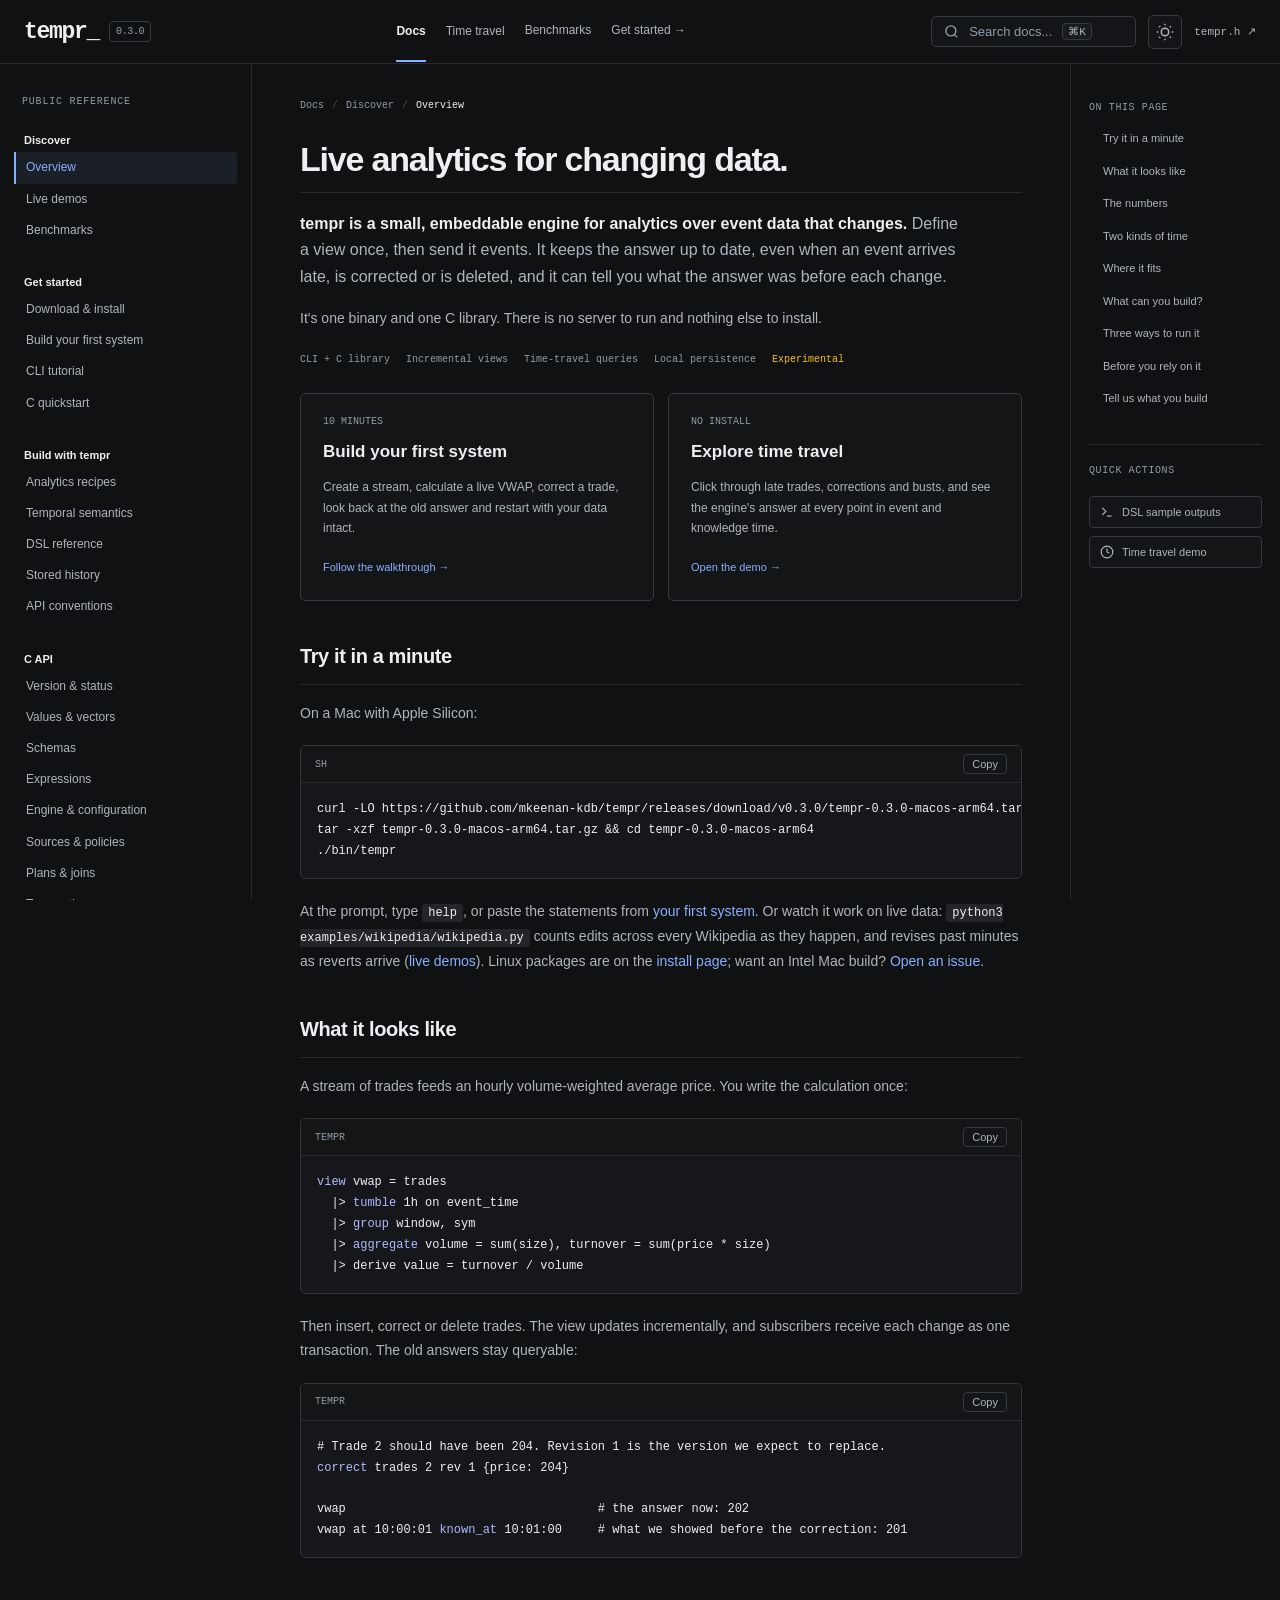
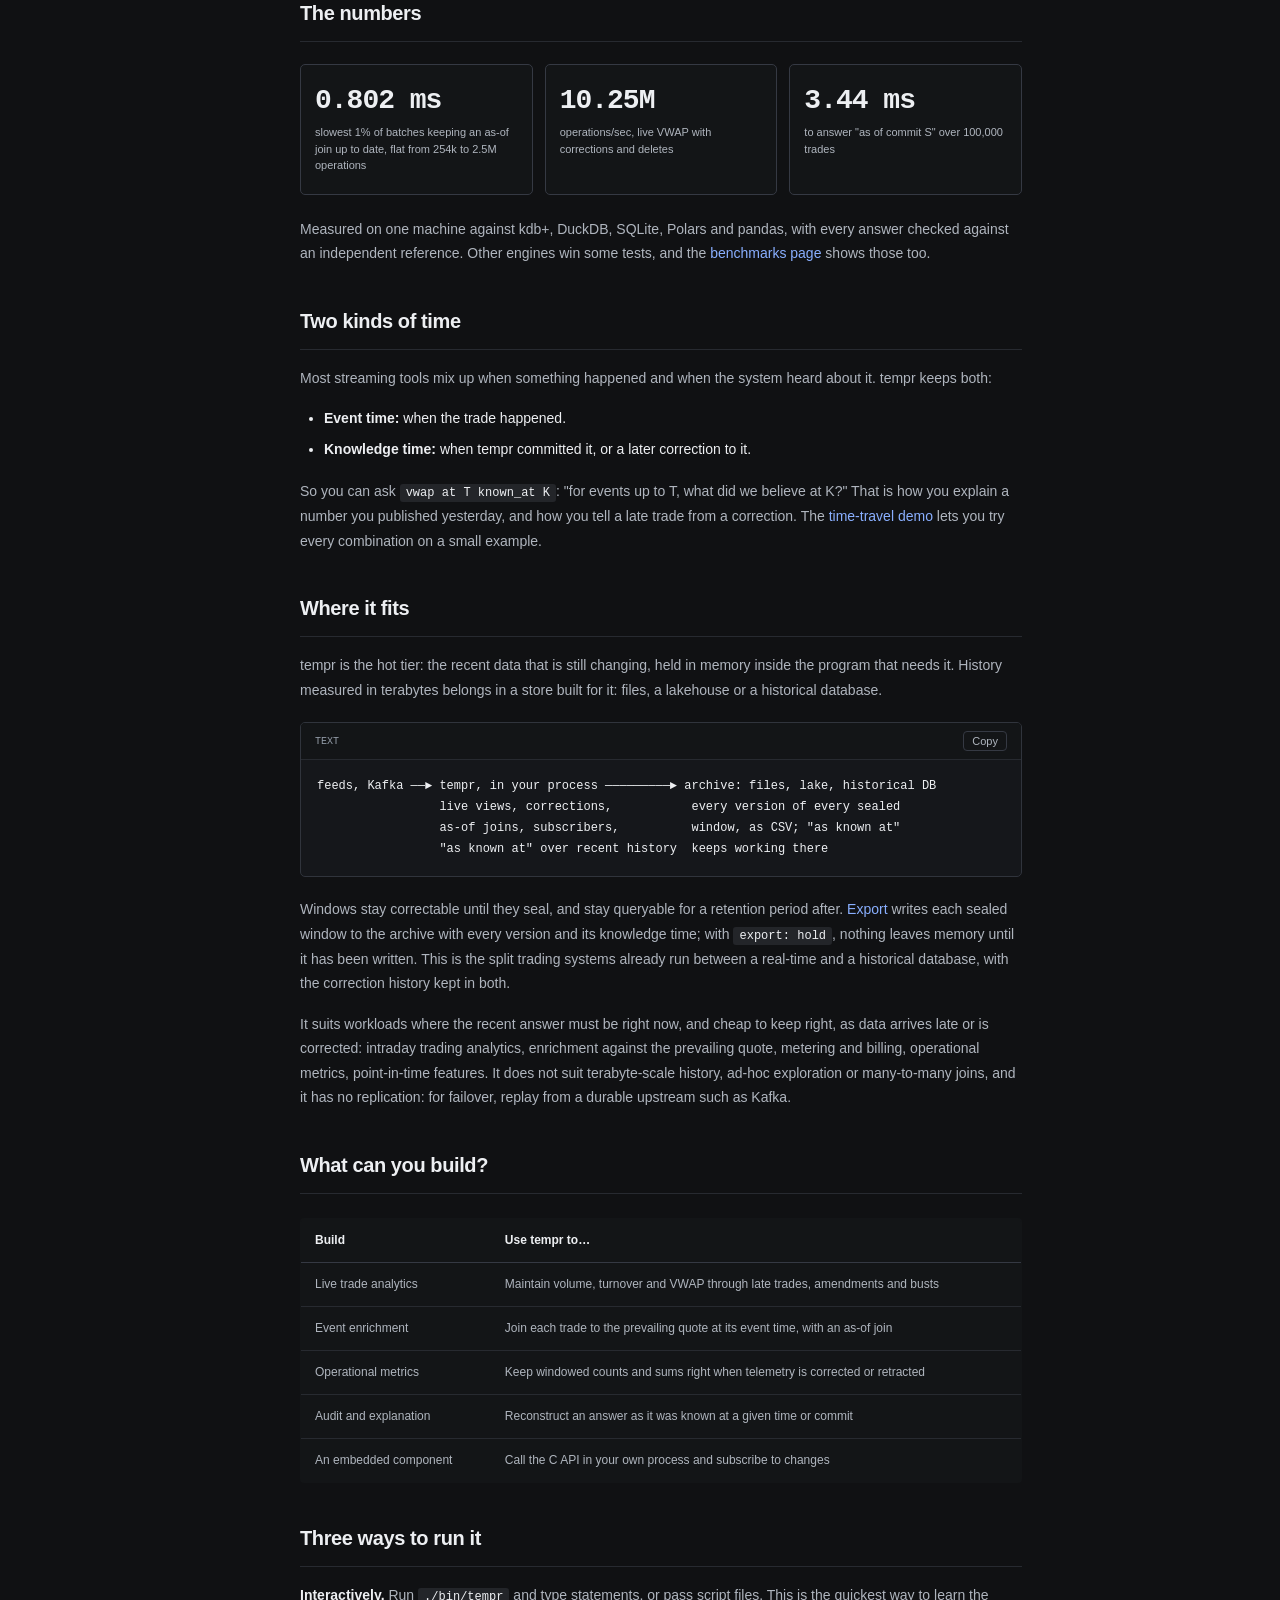
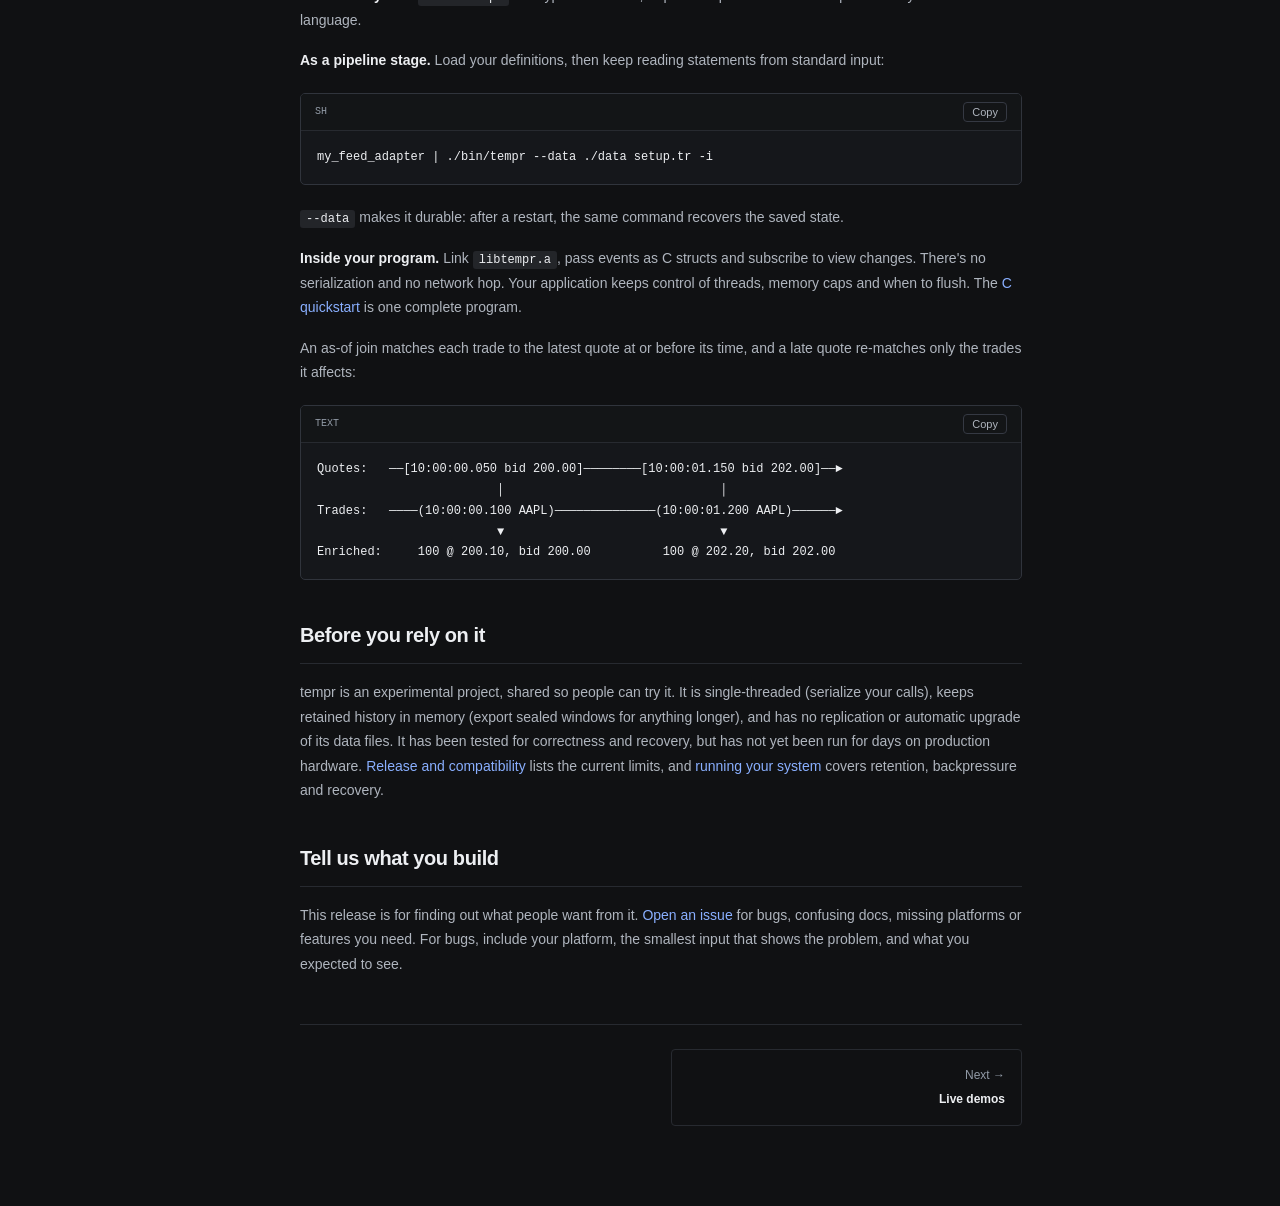
==== commit 5726643d: "Site for tempr 0.3.0 (source 2950c01)" ====
--- a/index.html
+++ b/index.html
@@ -36,7 +36,7 @@
           </svg>
         </div>
         <span class="brand-text">tempr</span>
-        <span class="version-tag">v0.2.0</span>
+        <span class="version-tag">v0.3.0</span>
       </a>
     </div>
 
@@ -82,7 +82,7 @@
       <div class="sidebar-footer">
         <div class="engine-badge">
           <div class="status-indicator"></div>
-          <span>Release 0.2.0 · C11 API</span>
+          <span>Release 0.3.0 · C11 API</span>
         </div>
       </div>
     </aside>
